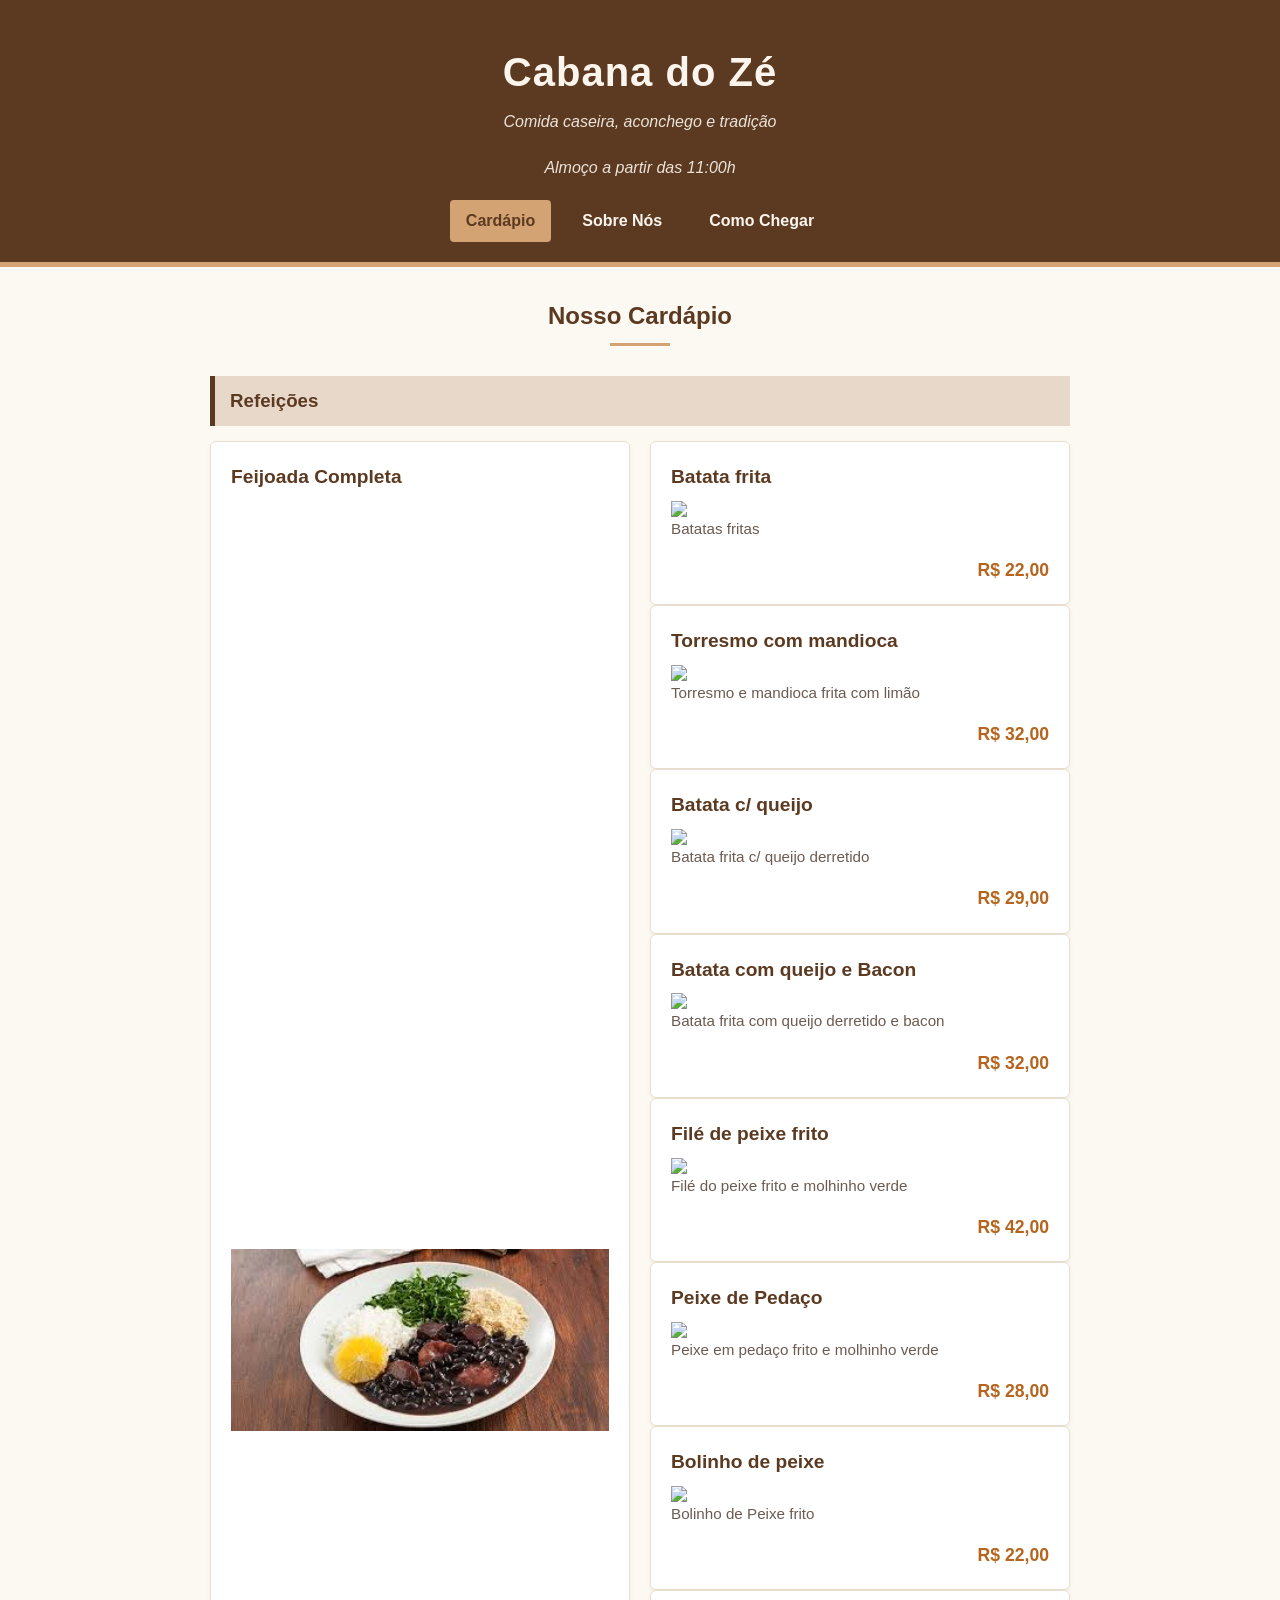
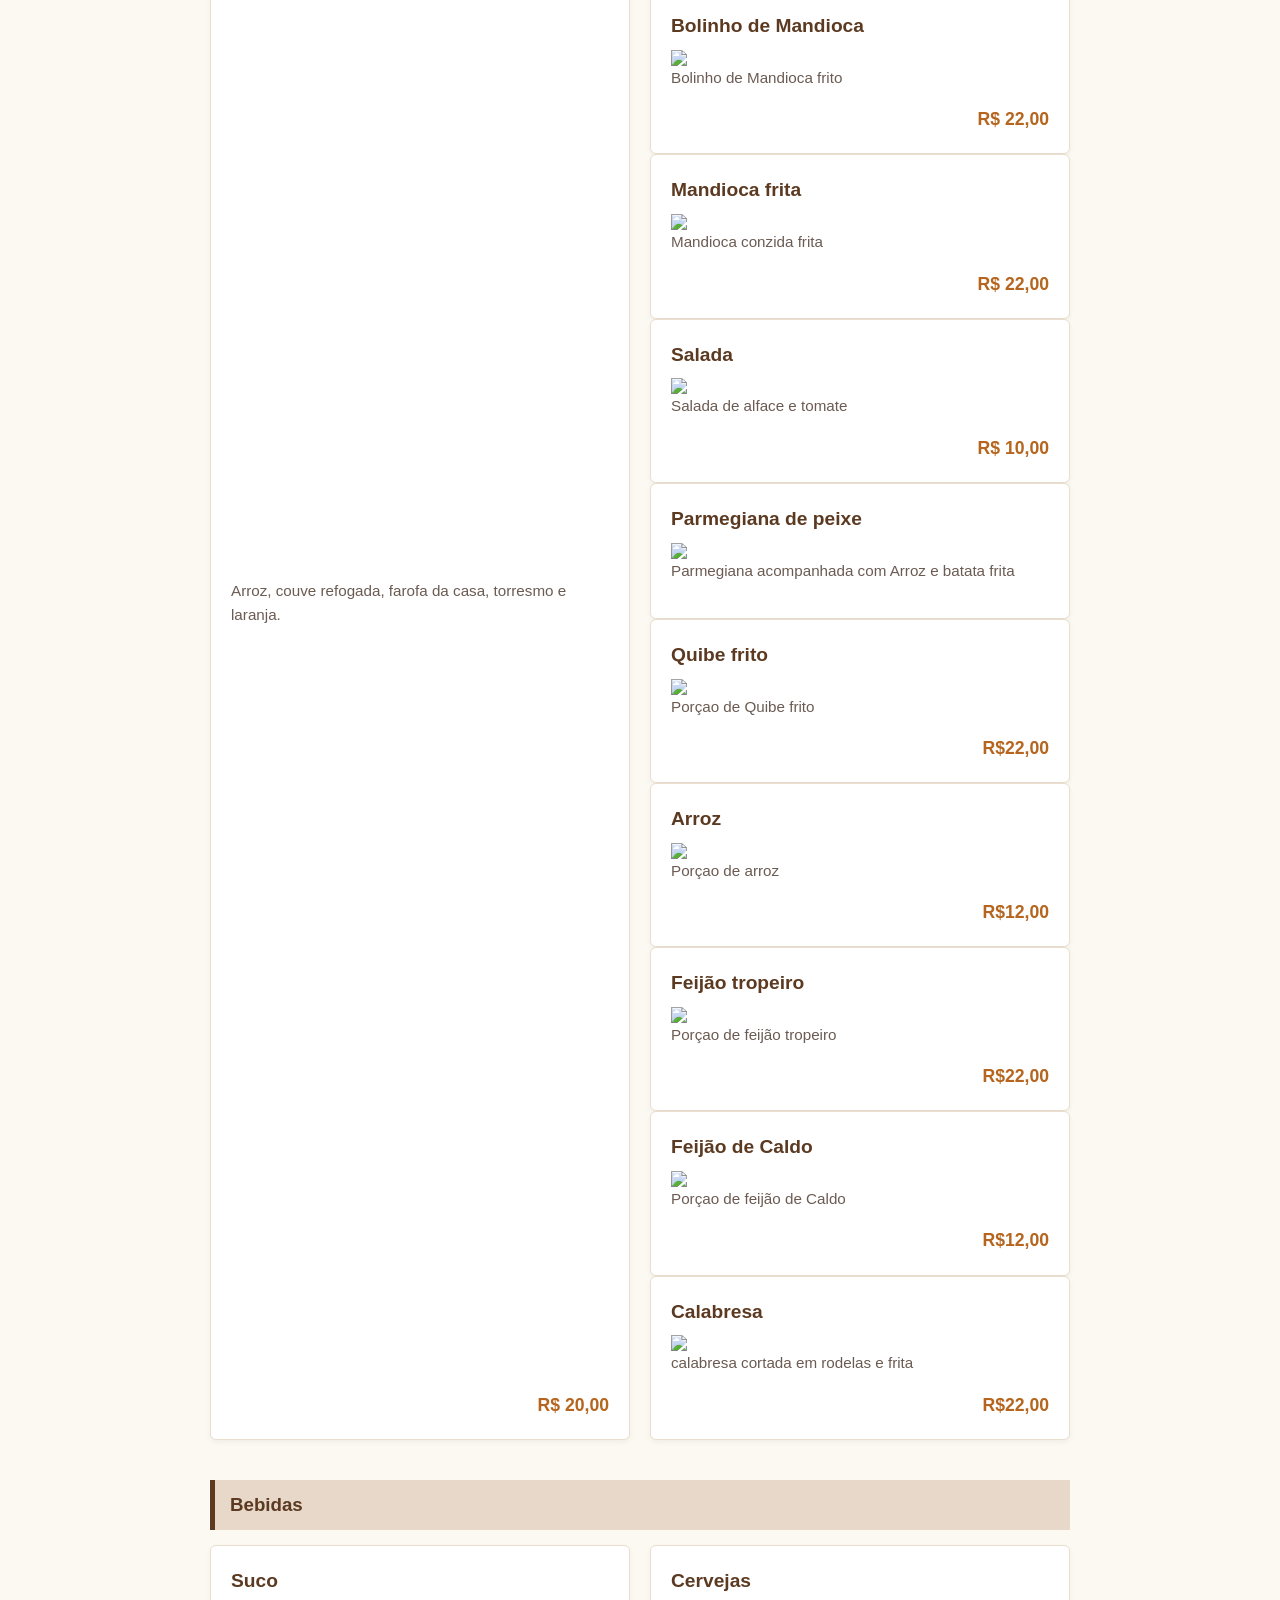
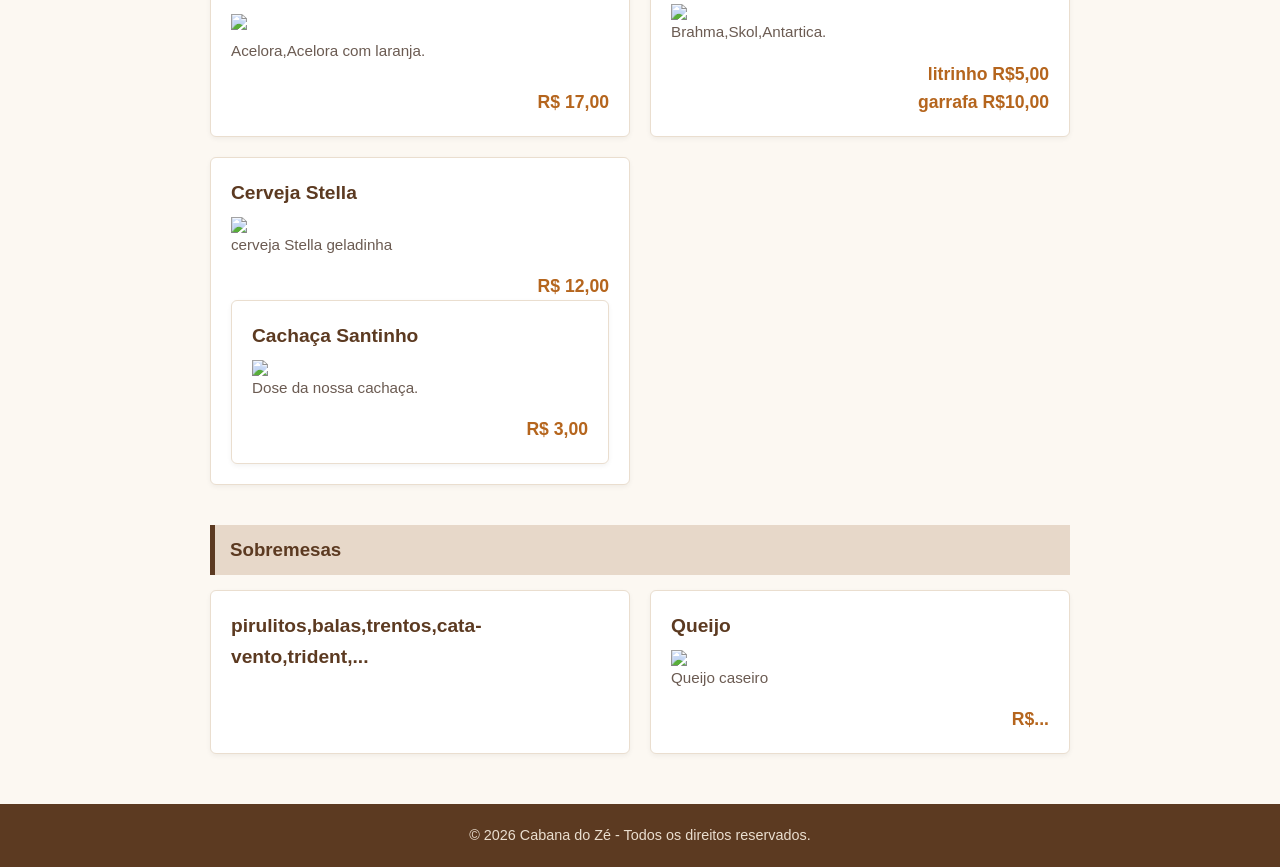
==== index.html @ 8ba1de10 "Update index.html" ====
<!DOCTYPE html>
<html lang="pt-BR">
<head>
    <meta charset="UTF-8">
    <meta name="viewport" content="width=device-width, initial-scale=1.0">
    <title>Cabana do Zé - Cardápio</title>
    <link rel="stylesheet" href="style.css">
</head>
<body>

    <header>
        <h1>Cabana do Zé</h1>
        <p>Comida caseira, aconchego e tradição</p>
		<p>Almoço a partir das 11:00h</p>
        <nav>
            <a href="index.html" class="active">Cardápio</a>
            <a href="sobre.html">Sobre Nós</a>
            <a href="chegar.html">Como Chegar</a>
        </nav>
    </header>

    <main class="container">
        <h2>Nosso Cardápio</h2>
        
        <!-- Seção de Refeições -->
        <section class="categoria">
            <h3>Refeições</h3>
            <div class="cardapio-grid">
                <div class="item">
                    <h4>Feijoada Completa</h4>
					<img src="[data-uri]">
                    <p>Arroz, couve refogada, farofa da casa, torresmo e laranja.</p>
                    <span class="preco">R$ 20,00</span>
                </div>
				<div>
                <div class="item">
                    <h4>Batata frita</h4>
					<img src="https://www.tendaatacado.com.br/dicas/wp-content/webp-express/webp-images/uploads/2022/06/como-fazer-batata-frita-topo.jpg.webp">
					<p>Batatas fritas</p>
                    <span class="preco">R$ 22,00</span>
                </div>

				<div>
                <div class="item">
                    <h4>Torresmo com mandioca</h4>
					<img src="https://encrypted-tbn0.gstatic.com/images?q=tbn:ANd9GcTjFu70MfX6J61_eHES5QEcPiYfIZRMutTWqQ&s">
                    <p>Torresmo e mandioca frita com limão</p>
                    <span class="preco">R$ 32,00</span>
                </div>
				
		       <div>
               <div class="item">
				    <h4>Batata c/ queijo</h4>
					<img src="https://braseirorestaurante.com.br/wp-content/uploads/2020/07/Batata-Frita-com-Queijo.jpg ">
					<p>Batata frita c/ queijo derretido</p>
				   <span class="preco">R$ 29,00</span>
              </div>

				    <div>
               <div class="item">
				    <h4>Batata com queijo e Bacon</h4>
					<img src="https://www.receitasnestle.com.br/sites/default/files/srh_recipes/f8458787fd82f3cd244b122a67200013.jpg ">
					<p>Batata frita com queijo derretido e bacon</p>
				   <span class="preco">R$ 32,00</span>
              </div>
						
             <div>
             <div class="item">
				    <h4>Filé de peixe frito</h4>
					<img src="https://alloydeliveryimages.s3.sa-east-1.amazonaws.com/item_images/12100/665480a3579b2ozdbk.webp ">
					<p>Filé do peixe frito e molhinho verde </p>
				   <span class="preco">R$ 42,00</span>
              </div>
				 
              <div>
			  <div class="item">
			 <h4>Peixe de Pedaço</h4>
			 <img src="https://encrypted-tbn0.gstatic.com/images?q=tbn:ANd9GcT2F7UTAeWImDiUwIMccXUPfckvz0fIdeCVvQ&s">
			<p>Peixe em pedaço frito e molhinho verde </p>
		   <span class="preco">R$ 28,00</span>
			  </div>
				  
			 <div>
			  <div class="item">
			 <h4>Bolinho de peixe</h4>
			 <img src="https://cebolaesalsa.com.br/wp-content/uploads/2025/06/Bolinho-de-Peixe-sequinho-Tilapia.webp">
			<p>Bolinho de Peixe frito</p>
		  <span class="preco">R$ 22,00</span>
			  </div>

			 <div>
			  <div class="item">
			 <h4>Bolinho de Mandioca </h4>
			 <img src="https://www.minhasreceitas.blog.br/wp-content/uploads/2022/07/Bolinho-de-peixe-simples.jpg">
			<p>Bolinho de Mandioca frito</p>
			<span class="preco">R$ 22,00</span>
			  </div>

			  <div>    
			  <div class="item">
			 <h4>Mandioca frita </h4>
			 <img src="https://guiadacozinha.com.br/wp-content/uploads/2018/07/mandioca-cremosa-frita-1.jpg">
			<p>Mandioca conzida frita</p>
			<span class="preco">R$ 22,00</span>
			  </div>

		    <div>    
			  <div class="item">
			 <h4> Salada </h4>
			 <img src="https://www.arise-app.com/images/dishes/pt/salada-de-alface-tomate-e-cebola-1cxjs0.webp">
			<p>Salada de alface e tomate</p>
			<span class="preco">R$ 10,00</span>
			  </div>

				<div>    
			  <div class="item">
			 <h4>Parmegiana de peixe </h4>
			 <img src="https://comidinhasdochef.com/wp-content/uploads/2018/02/File-de-Peixe-a-Parmegiana.jpg">
			<p>Parmegiana acompanhada com Arroz e batata frita</p>
			  </div>

					<div>    
			  <div class="item">
			 <h4>Quibe frito </h4>
			 <img src="https://i.ytimg.com/vi/3zJwwz54dfU/hq720.jpg?sqp=-oaymwEhCK4FEIIDSFryq4qpAxMIARUAAAAAGAElAADIQj0AgKJD&rs=AOn4CLAlN-n99ylRlXvuGqR7lfmEJg9H6w">
			<p> Porçao de Quibe frito</p>
			<span class="preco">R$22,00</span>
			  </div>

				<div>    
			  <div class="item">
			 <h4>Arroz </h4>
			 <img src="https://chefcongelados.com.br/wp-content/uploads/2022/10/632ca1a9ea65327a5adda4ef_1000x793-600x476.jpeg">
			<p>Porçao de arroz</p>
			<span class="preco">R$12,00</span>	  
			  </div>

				<div>    
			  <div class="item">
			 <h4>Feijão tropeiro </h4>
			 <img src="https://t3.ftcdn.net/jpg/08/58/34/10/360_F_858341022_wtMLpFNJm0wiuSuStzGoawKTuvqedHrJ.jpg">
			<p>Porçao de feijão tropeiro</p>
			<span class="preco">R$22,00</span>	  
			  </div>

				<div>    
			  <div class="item">
			 <h4>Feijão de Caldo</h4>
			 <img src="https://psdivinopolis.wordpress.com/wp-content/uploads/2015/05/feijao.jpg">
			<p>Porçao de feijão de Caldo </p>
			<span class="preco">R$12,00</span>	  
			  </div>
				
				<div>
					<div class="item">
					<h4>Calabresa</h4>
					<img src="https://s2-receitas.glbimg.com/roKFv-DwawQRRk9hz_9wVenpHNA=/0x0:400x249/924x0/smart/filters:strip_icc()/i.s3.glbimg.com/v1/AUTH_e84042ef78cb4708aeebdf1c68c6cbd6/internal_photos/bs/2020/u/0/z1DHT9Qc6H126dlOBBDw/calabresa-acebolada.jpg">
					<p>calabresa cortada em rodelas e frita</p>
					<span class="preco">R$22,00</span>	
				</div>

     </section>

        <!-- Seção de Bebidas -->
        <section class="categoria">
            <h3>Bebidas</h3>
            <div class="cardapio-grid">
                <div class="item">
                    <h4>Suco</h4>
					<img src="https://www.appdelivery.menucheff.com/imagens/3057/a82279ea232c3f2b9e0cb5297a5bc4a8.jpg">
                    <p>Acelora,Acelora com laranja.</p>
                    <span class="preco">R$ 17,00</span>
                </div>
				
                <div class="item">
                    <h4>Cervejas</h4>
					<img src="https://encrypted-tbn0.gstatic.com/images?q=tbn:ANd9GcSYat8pLCTnfK2jwUXEr8FD8ZzEDgLyfi8Ydw&s">
					 <p>Brahma,Skol,Antartica.</p>
                    <span class="preco">litrinho R$5,00</span>
					<span class="preco">garrafa R$10,00</span>
                </div>

				 <div class="item">
                    <h4>Cerveja Stella</h4>
					<img src="https://sushisan.meucatalogofacil.com/_core/_uploads/1888/2023/08/12220408232bfci5c2ce.jpeg">
	    			 <p>cerveja Stella geladinha</p>
                    <span class="preco">R$ 12,00</span>
				
                <div class="item">
                    <h4>Cachaça Santinho</h4>
					<img src="https://etilicos.com/wp-content/uploads/2018/08/cacha%C3%A7a-boa-caracter%C3%ADsticas.jpg">
                    <p>Dose da nossa cachaça.</p>
                    <span class="preco">R$ 3,00</span>
                </div>
            </div>
        </section>

		
        <!-- Seção de Sobremesas -->
        <section class="categoria">
            <h3>Sobremesas</h3>
            <div class="cardapio-grid">
                <div class="item">
                    <h4>pirulitos,balas,trentos,cata-vento,trident,...</h4>
                    <p></p>
                </div>
                <div class="item">
                    <h4>Queijo</h4>
					<img src="https://i.ytimg.com/vi/dtbNcmctpSA/hq720.jpg?sqp=-oaymwEhCK4FEIIDSFryq4qpAxMIARUAAAAAGAElAADIQj0AgKJD&rs=AOn4CLBc2vFwxG6xfGBG0AwqLKy0XuSWlg">
                    <p>Queijo caseiro </p>
                    <span class="preco">R$...</span>
                </div>
            </div>
        </section>
    </main>

    <footer>
        <p>&copy; 2026 Cabana do Zé - Todos os direitos reservados.</p>
    </footer>

</body>
</html>
---- style.css ----
/* Configurações Gerais */
* {
    margin: 0;
    padding: 0;
    box-sizing: border-box;
    font-family: 'Segoe UI', Tahoma, Geneva, Verdana, sans-serif;
}

body {
    background-color: #fcf8f2;
    color: #4a3b32;
    line-height: 1.6;
}

.container {
    max-width: 900px;
    margin: 30px auto;
    padding: 0 20px;
}

/* Cabeçalho */
header {
    background-color: #5c3a21;
    color: #fbf5ed;
    text-align: center;
    padding: 40px 20px 20px 20px;
    border-bottom: 5px solid #d4a373;
}

header h1 {
    font-size: 2.5rem;
    margin-bottom: 5px;
    letter-spacing: 1px;
}

header p {
    font-style: italic;
    opacity: 0.9;
    margin-bottom: 20px;
}

/* Menu de Navegação */
nav {
    display: flex;
    justify-content: center;
    gap: 15px;
}

nav a {
    color: #fbf5ed;
    text-decoration: none;
    padding: 8px 16px;
    border-radius: 4px;
    transition: background 0.3s;
    font-weight: 600;
}

nav a:hover, nav a.active {
    background-color: #d4a373;
    color: #5c3a21;
}

/* Títulos das Páginas */
h2 {
    text-align: center;
    margin-bottom: 30px;
    color: #5c3a21;
    position: relative;
}

h2::after {
    content: '';
    display: block;
    width: 60px;
    height: 3px;
    background-color: #d4a373;
    margin: 8px auto 0 auto;
}

/* Estilo do Cardápio (index) */
.categoria {
    margin-bottom: 40px;
}

.categoria h3 {
    background-color: #e7d8c9;
    padding: 10px 15px;
    border-left: 5px solid #5c3a21;
    margin-bottom: 15px;
    color: #5c3a21;
}

.cardapio-grid {
    display: grid;
    grid-template-columns: repeat(auto-fit, minmax(280px, 1fr));
    gap: 20px;
}

.item {
    background-color: #fff;
    padding: 20px;
    border-radius: 6px;
    box-shadow: 0 2px 5px rgba(0,0,0,0.05);
    display: flex;
    flex-direction: column;
    justify-content: space-between;
    border: 1px solid #eadecf;
}

.item h4 {
    color: #5c3a21;
    font-size: 1.2rem;
    margin-bottom: 8px;
}

.item p {
    font-size: 0.95rem;
    color: #6b5b52;
    margin-bottom: 15px;
}

.preco {
    font-weight: bold;
    color: #b5651d;
    font-size: 1.1rem;
    align-self: flex-end;
}

/* Estilo da Página Sobre */
.conteudo-texto p {
    margin-bottom: 20px;
    font-size: 1.1rem;
    text-align: justify;
}

blockquote {
    font-style: italic;
    background-color: #e7d8c9;
    padding: 20px;
    border-left: 4px solid #d4a373;
    margin: 30px 0;
    text-align: center;
    font-size: 1.2rem;
}

/* Estilo da Página Como Chegar */
.chegar-flex {
    display: flex;
    flex-wrap: wrap;
    gap: 30px;
}

.info-contato {
    flex: 1;
    min-width: 250px;
}

.info-contato h3 {
    color: #5c3a21;
    margin: 20px 0 5px 0;
}

.info-contato h3:first-child {
    margin-top: 0;
}

.mapa-container {
    flex: 1;
    min-width: 300px;
}

.mapa-placeholder {
    background-color: #eadecf;
    height: 300px;
    display: flex;
    flex-direction: column;
    justify-content: center;
    align-items: center;
    text-align: center;
    border: 2px dashed #a69080;
    border-radius: 6px;
    padding: 20px;
}

/* Rodapé */
footer {
    background-color: #5c3a21;
    color: #eadecf;
    text-align: center;
    padding: 20px;
    margin-top: 50px;
    font-size: 0.9rem;
}

/* Responsividade Básica */
@media (max-width: 600px) {
    header h1 { font-size: 2rem; }
    nav { flex-direction: column; align-items: center; gap: 5px; }
    nav a { width: 100%; text-align: center; }
}
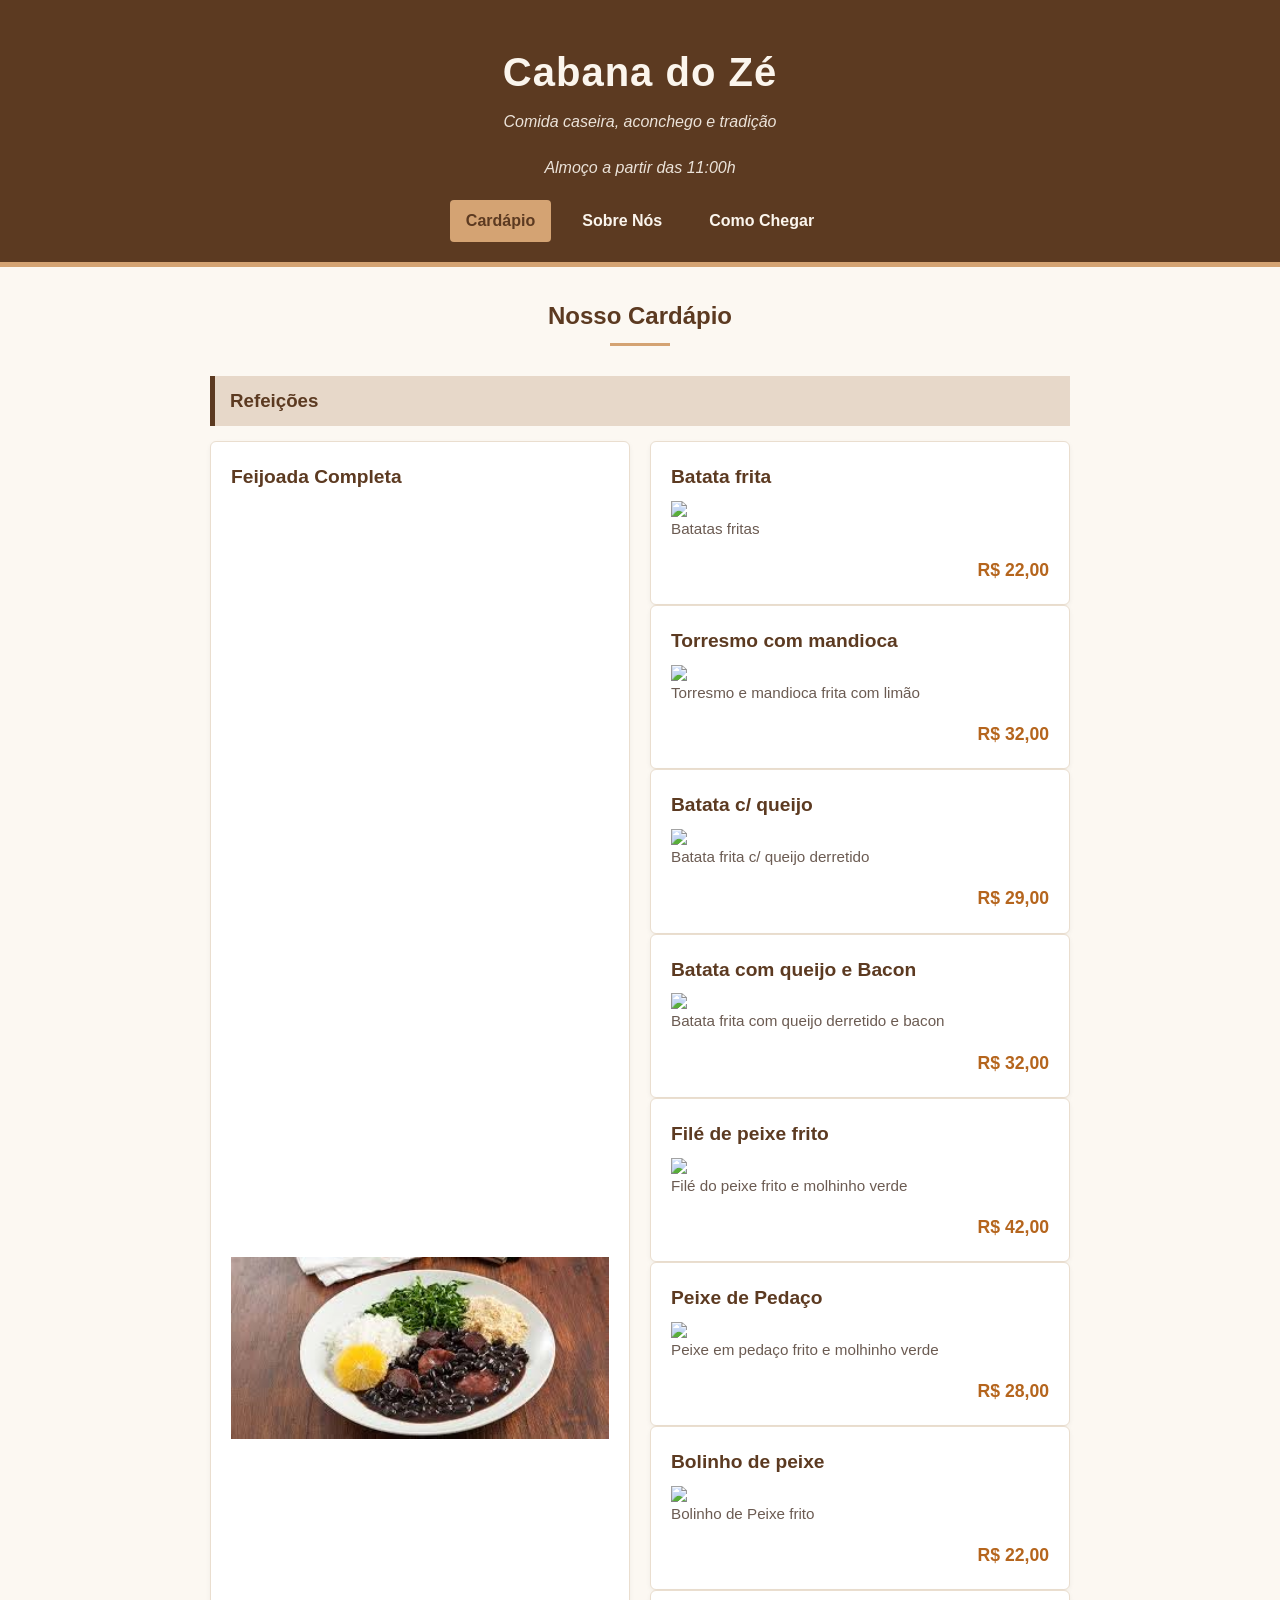
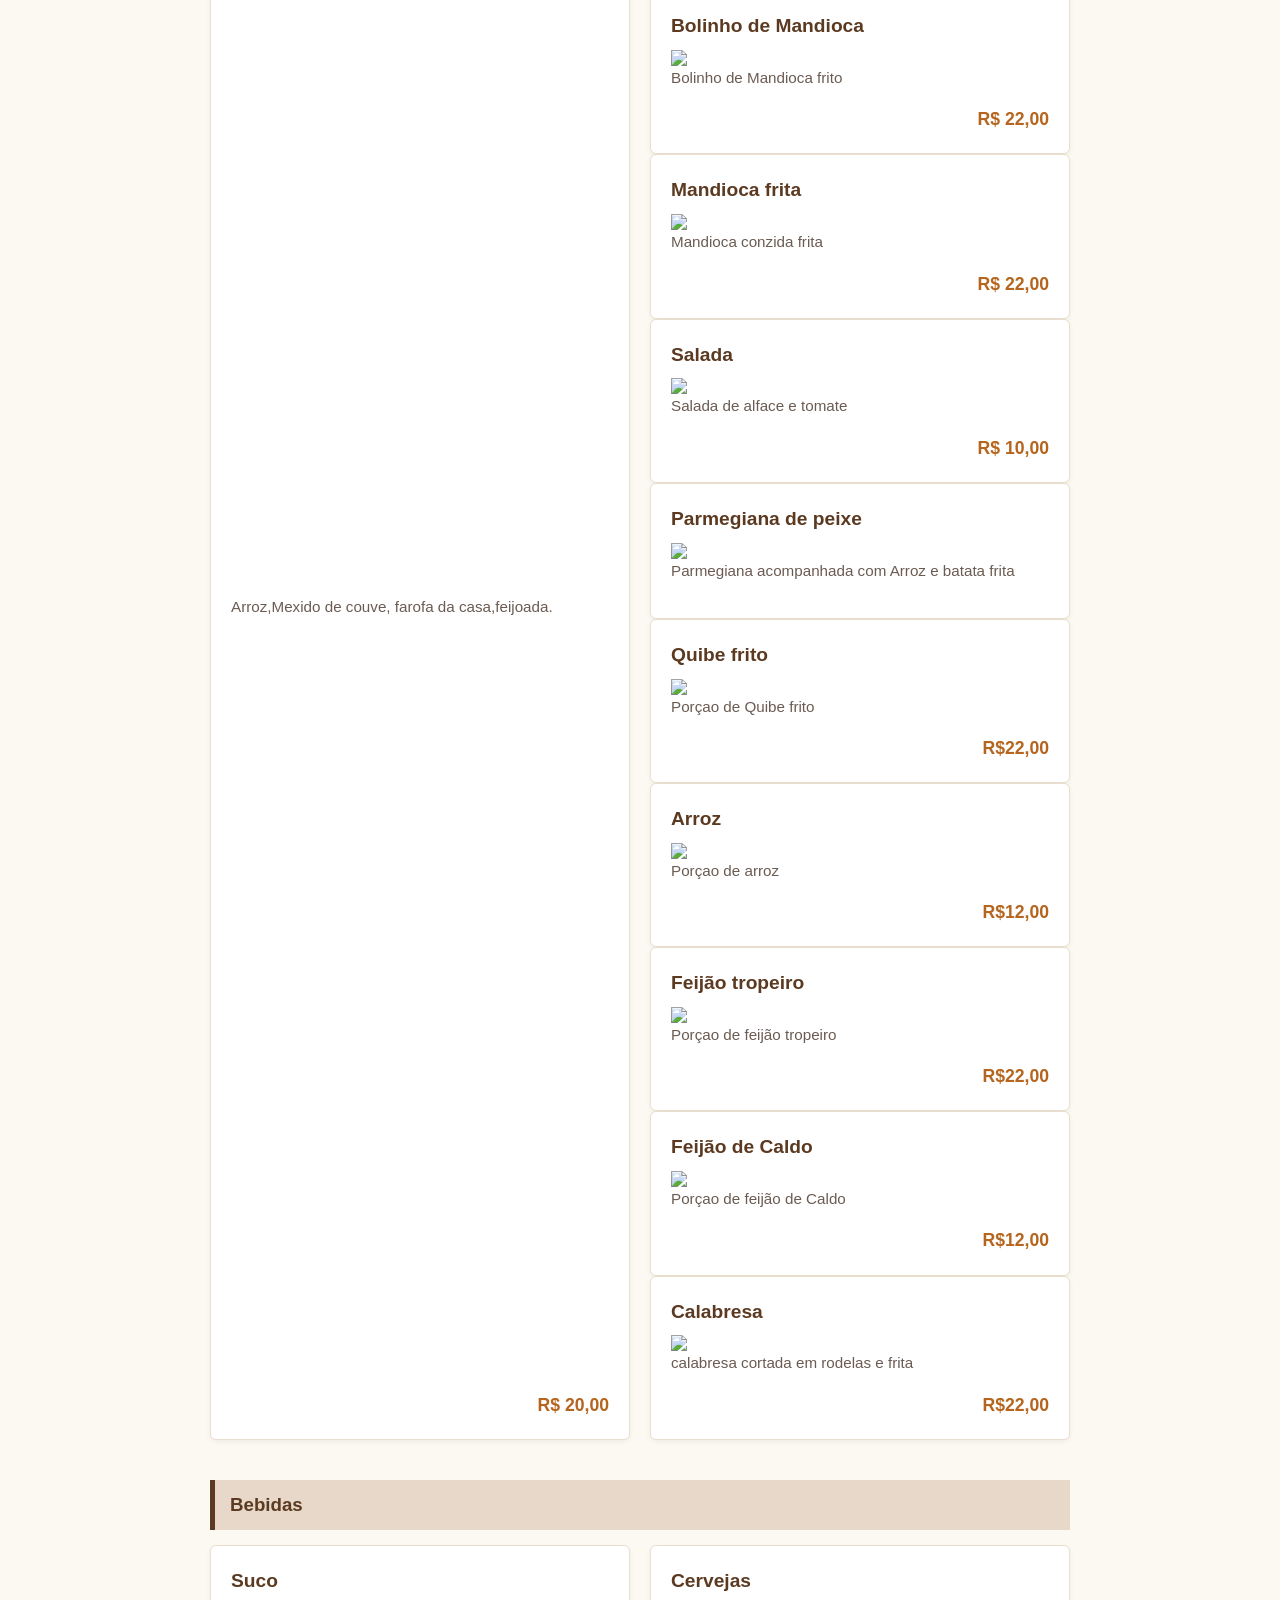
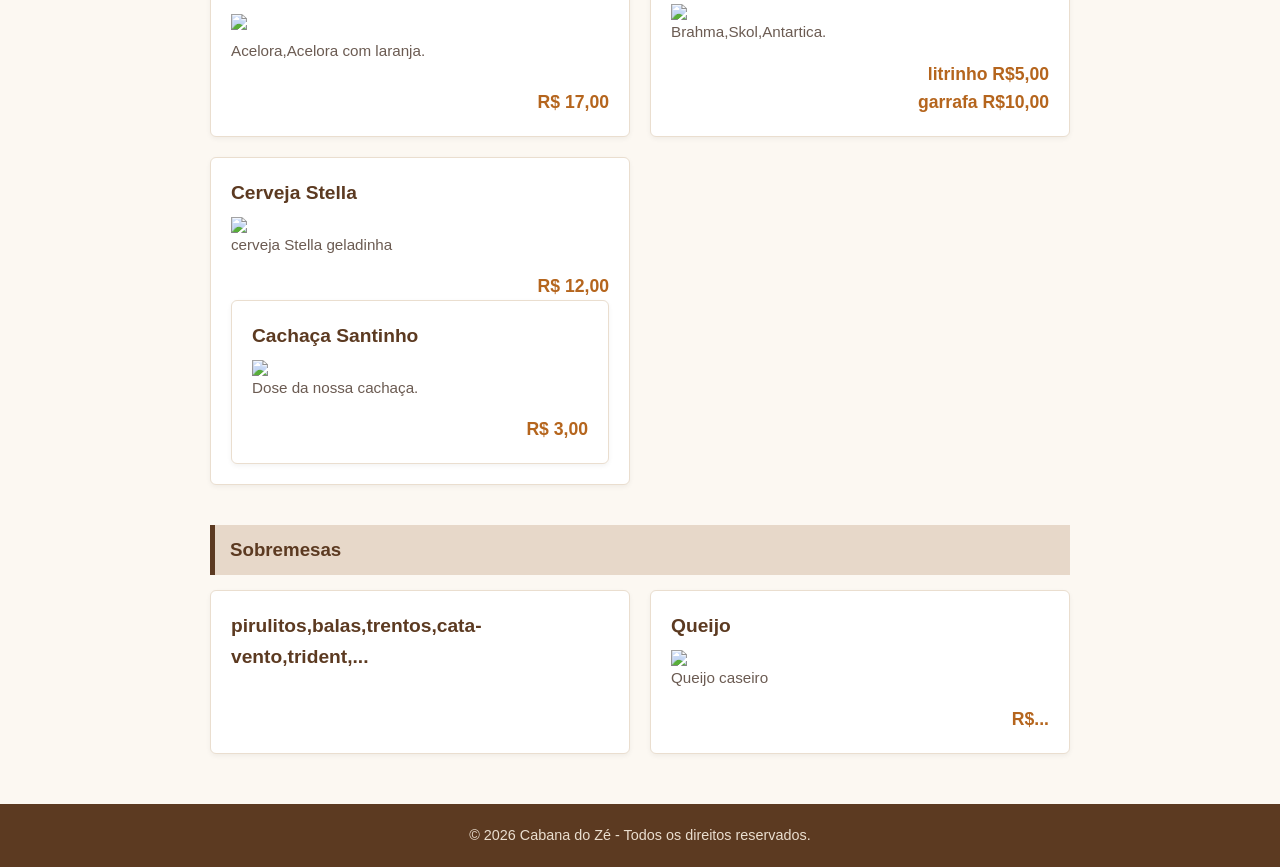
==== commit 25725e84: "Update index.html" ====
--- a/index.html
+++ b/index.html
@@ -29,7 +29,7 @@
                 <div class="item">
                     <h4>Feijoada Completa</h4>
 					<img src="[data-uri]">
-                    <p>Arroz, couve refogada, farofa da casa, torresmo e laranja.</p>
+                    <p>Arroz,Mexido de couve, farofa da casa,feijoada.</p>
                     <span class="preco">R$ 20,00</span>
                 </div>
 				<div>
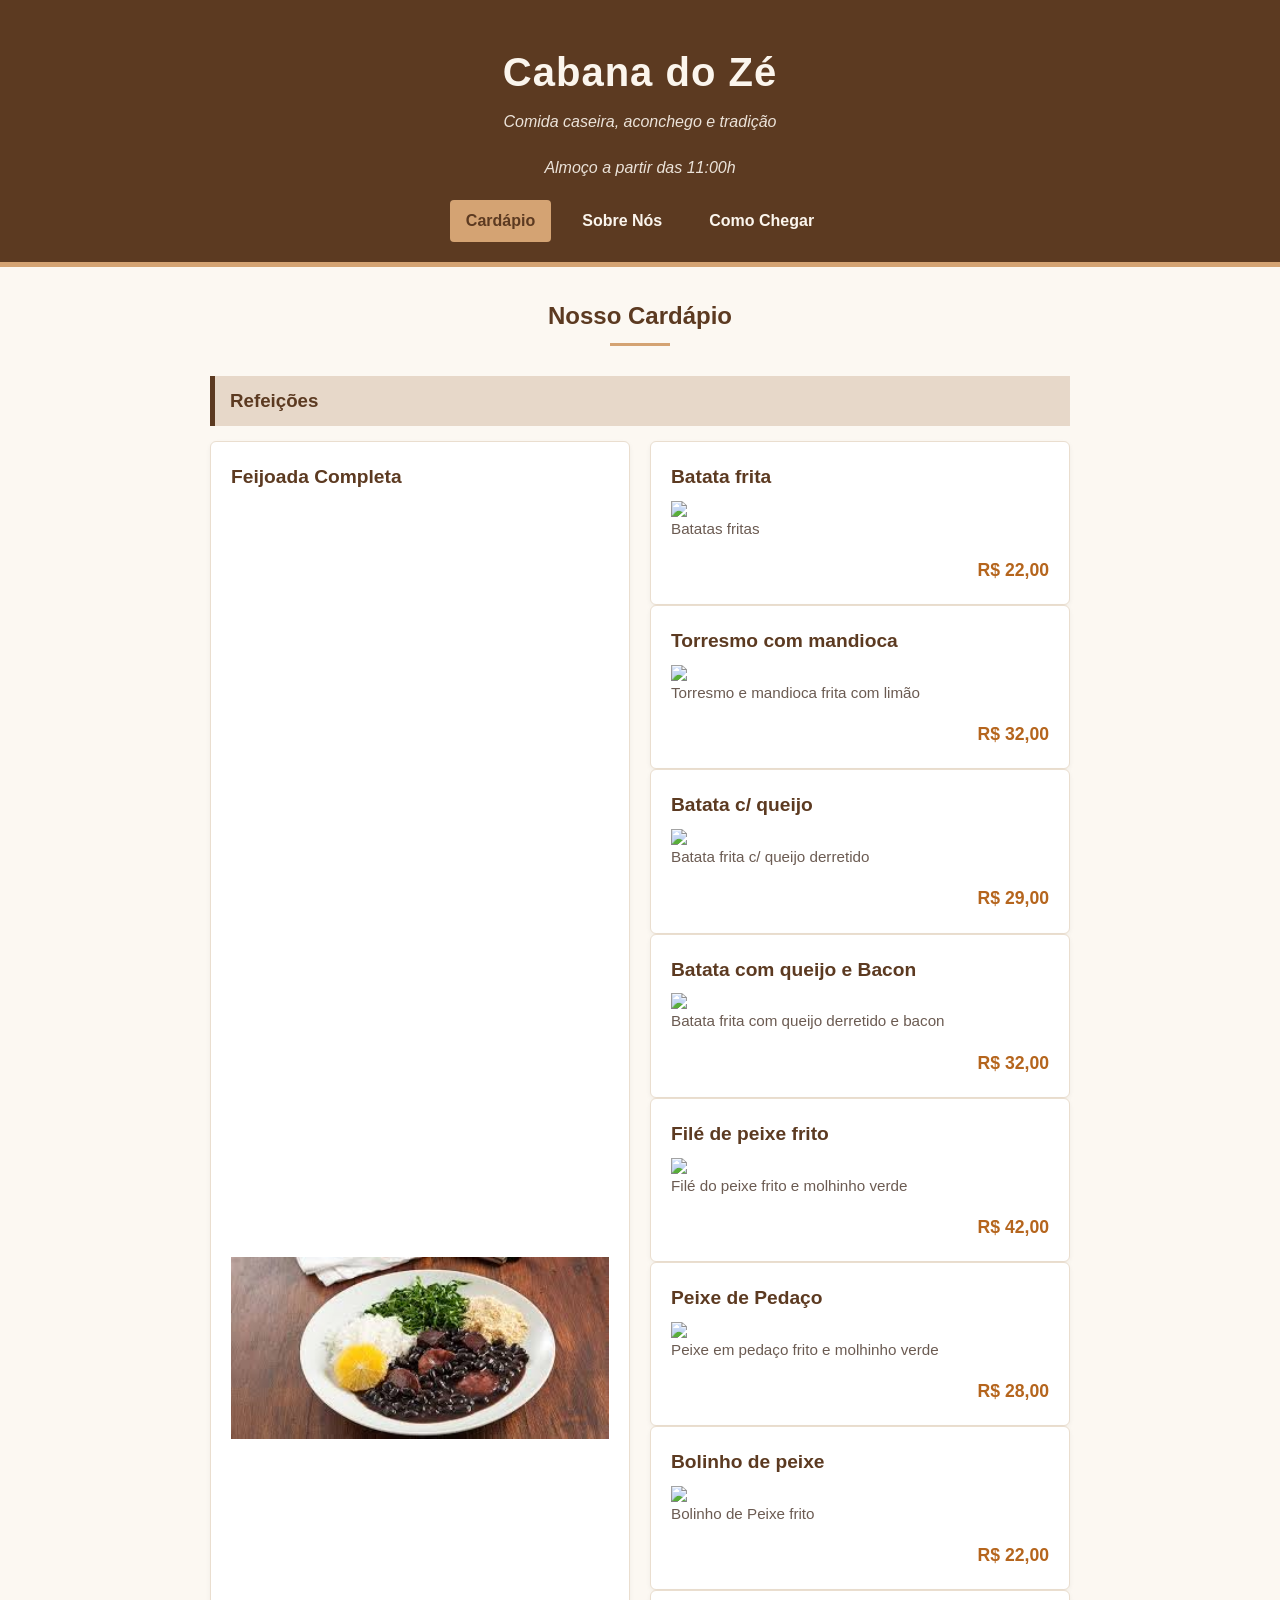
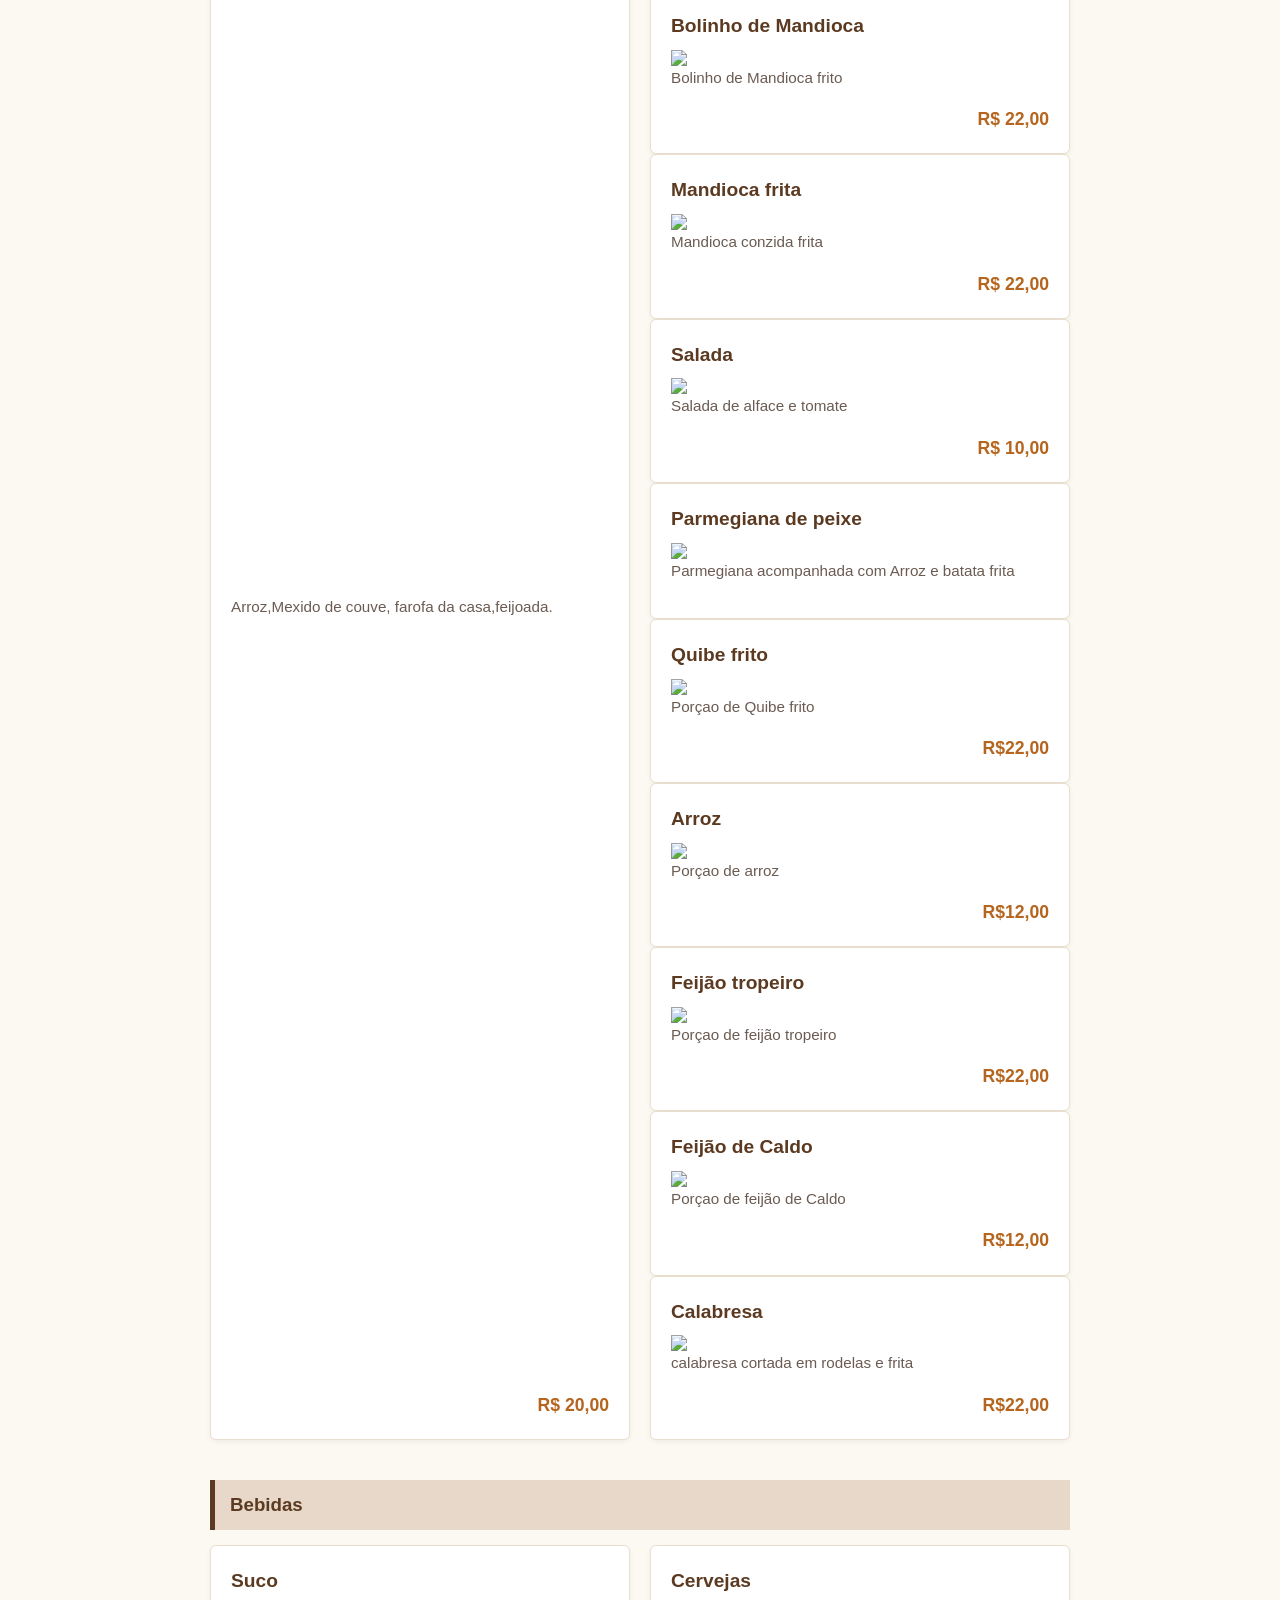
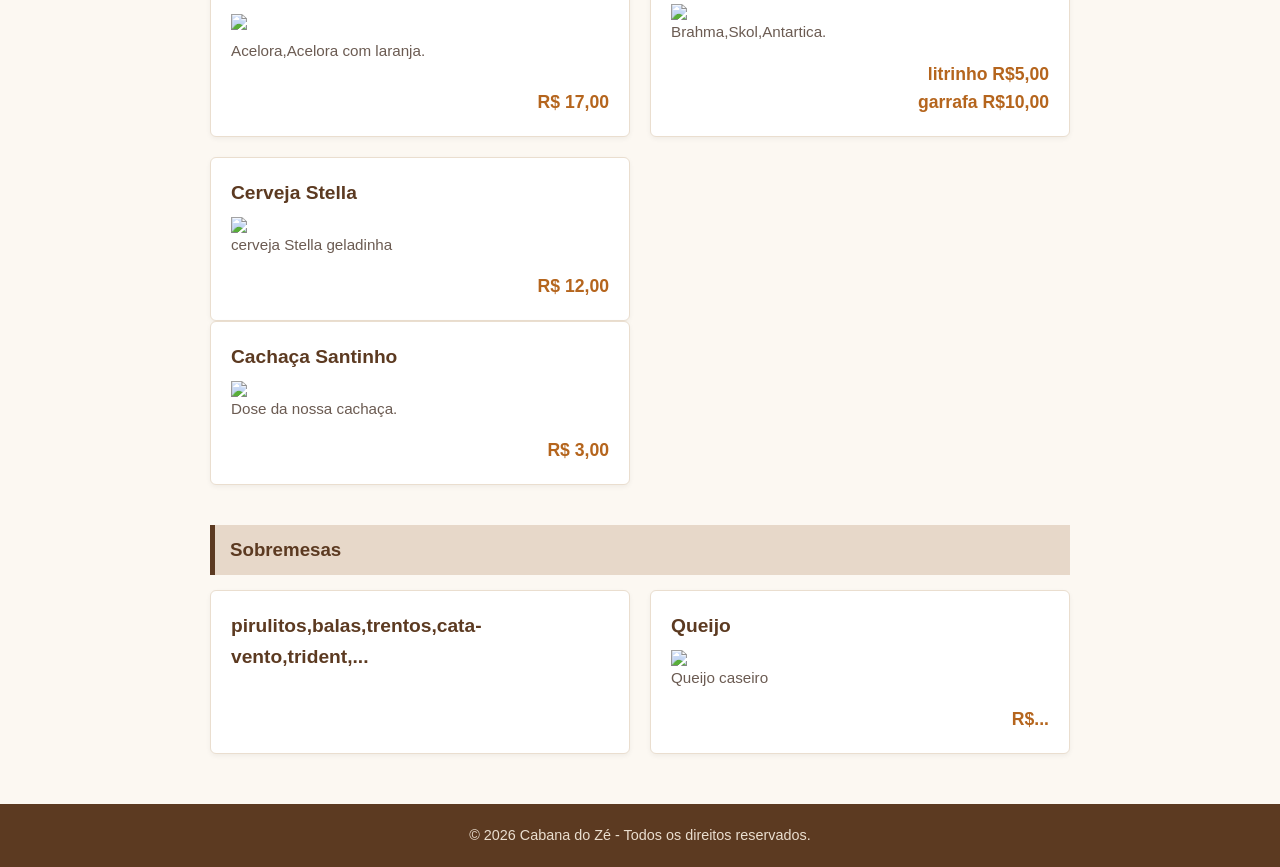
==== commit 465cb2d8: "Update index.html" ====
--- a/index.html
+++ b/index.html
@@ -39,15 +39,13 @@
 					<p>Batatas fritas</p>
                     <span class="preco">R$ 22,00</span>
                 </div>
-
-				<div>
+			<div>
                 <div class="item">
                     <h4>Torresmo com mandioca</h4>
 					<img src="https://encrypted-tbn0.gstatic.com/images?q=tbn:ANd9GcTjFu70MfX6J61_eHES5QEcPiYfIZRMutTWqQ&s">
                     <p>Torresmo e mandioca frita com limão</p>
                     <span class="preco">R$ 32,00</span>
                 </div>
-				
 		       <div>
                <div class="item">
 				    <h4>Batata c/ queijo</h4>
@@ -55,31 +53,27 @@
 					<p>Batata frita c/ queijo derretido</p>
 				   <span class="preco">R$ 29,00</span>
               </div>
-
 				    <div>
                <div class="item">
 				    <h4>Batata com queijo e Bacon</h4>
 					<img src="https://www.receitasnestle.com.br/sites/default/files/srh_recipes/f8458787fd82f3cd244b122a67200013.jpg ">
 					<p>Batata frita com queijo derretido e bacon</p>
 				   <span class="preco">R$ 32,00</span>
-              </div>
-						
+              </div>				
              <div>
              <div class="item">
 				    <h4>Filé de peixe frito</h4>
 					<img src="https://alloydeliveryimages.s3.sa-east-1.amazonaws.com/item_images/12100/665480a3579b2ozdbk.webp ">
 					<p>Filé do peixe frito e molhinho verde </p>
 				   <span class="preco">R$ 42,00</span>
-              </div>
-				 
+              </div>	 
               <div>
 			  <div class="item">
 			 <h4>Peixe de Pedaço</h4>
 			 <img src="https://encrypted-tbn0.gstatic.com/images?q=tbn:ANd9GcT2F7UTAeWImDiUwIMccXUPfckvz0fIdeCVvQ&s">
 			<p>Peixe em pedaço frito e molhinho verde </p>
 		   <span class="preco">R$ 28,00</span>
-			  </div>
-				  
+			  </div>  
 			 <div>
 			  <div class="item">
 			 <h4>Bolinho de peixe</h4>
@@ -87,7 +81,6 @@
 			<p>Bolinho de Peixe frito</p>
 		  <span class="preco">R$ 22,00</span>
 			  </div>
-
 			 <div>
 			  <div class="item">
 			 <h4>Bolinho de Mandioca </h4>
@@ -95,7 +88,6 @@
 			<p>Bolinho de Mandioca frito</p>
 			<span class="preco">R$ 22,00</span>
 			  </div>
-
 			  <div>    
 			  <div class="item">
 			 <h4>Mandioca frita </h4>
@@ -103,7 +95,6 @@
 			<p>Mandioca conzida frita</p>
 			<span class="preco">R$ 22,00</span>
 			  </div>
-
 		    <div>    
 			  <div class="item">
 			 <h4> Salada </h4>
@@ -111,14 +102,12 @@
 			<p>Salada de alface e tomate</p>
 			<span class="preco">R$ 10,00</span>
 			  </div>
-
 				<div>    
 			  <div class="item">
 			 <h4>Parmegiana de peixe </h4>
 			 <img src="https://comidinhasdochef.com/wp-content/uploads/2018/02/File-de-Peixe-a-Parmegiana.jpg">
 			<p>Parmegiana acompanhada com Arroz e batata frita</p>
 			  </div>
-
 					<div>    
 			  <div class="item">
 			 <h4>Quibe frito </h4>
@@ -126,7 +115,6 @@
 			<p> Porçao de Quibe frito</p>
 			<span class="preco">R$22,00</span>
 			  </div>
-
 				<div>    
 			  <div class="item">
 			 <h4>Arroz </h4>
@@ -134,7 +122,6 @@
 			<p>Porçao de arroz</p>
 			<span class="preco">R$12,00</span>	  
 			  </div>
-
 				<div>    
 			  <div class="item">
 			 <h4>Feijão tropeiro </h4>
@@ -142,7 +129,6 @@
 			<p>Porçao de feijão tropeiro</p>
 			<span class="preco">R$22,00</span>	  
 			  </div>
-
 				<div>    
 			  <div class="item">
 			 <h4>Feijão de Caldo</h4>
@@ -150,7 +136,6 @@
 			<p>Porçao de feijão de Caldo </p>
 			<span class="preco">R$12,00</span>	  
 			  </div>
-				
 				<div>
 					<div class="item">
 					<h4>Calabresa</h4>
@@ -171,7 +156,6 @@
                     <p>Acelora,Acelora com laranja.</p>
                     <span class="preco">R$ 17,00</span>
                 </div>
-				
                 <div class="item">
                     <h4>Cervejas</h4>
 					<img src="https://encrypted-tbn0.gstatic.com/images?q=tbn:ANd9GcSYat8pLCTnfK2jwUXEr8FD8ZzEDgLyfi8Ydw&s">
@@ -179,13 +163,14 @@
                     <span class="preco">litrinho R$5,00</span>
 					<span class="preco">garrafa R$10,00</span>
                 </div>
-
+				<div>
 				 <div class="item">
                     <h4>Cerveja Stella</h4>
 					<img src="https://sushisan.meucatalogofacil.com/_core/_uploads/1888/2023/08/12220408232bfci5c2ce.jpeg">
 	    			 <p>cerveja Stella geladinha</p>
                     <span class="preco">R$ 12,00</span>
-				
+				 </div>
+				<div>
                 <div class="item">
                     <h4>Cachaça Santinho</h4>
 					<img src="https://etilicos.com/wp-content/uploads/2018/08/cacha%C3%A7a-boa-caracter%C3%ADsticas.jpg">
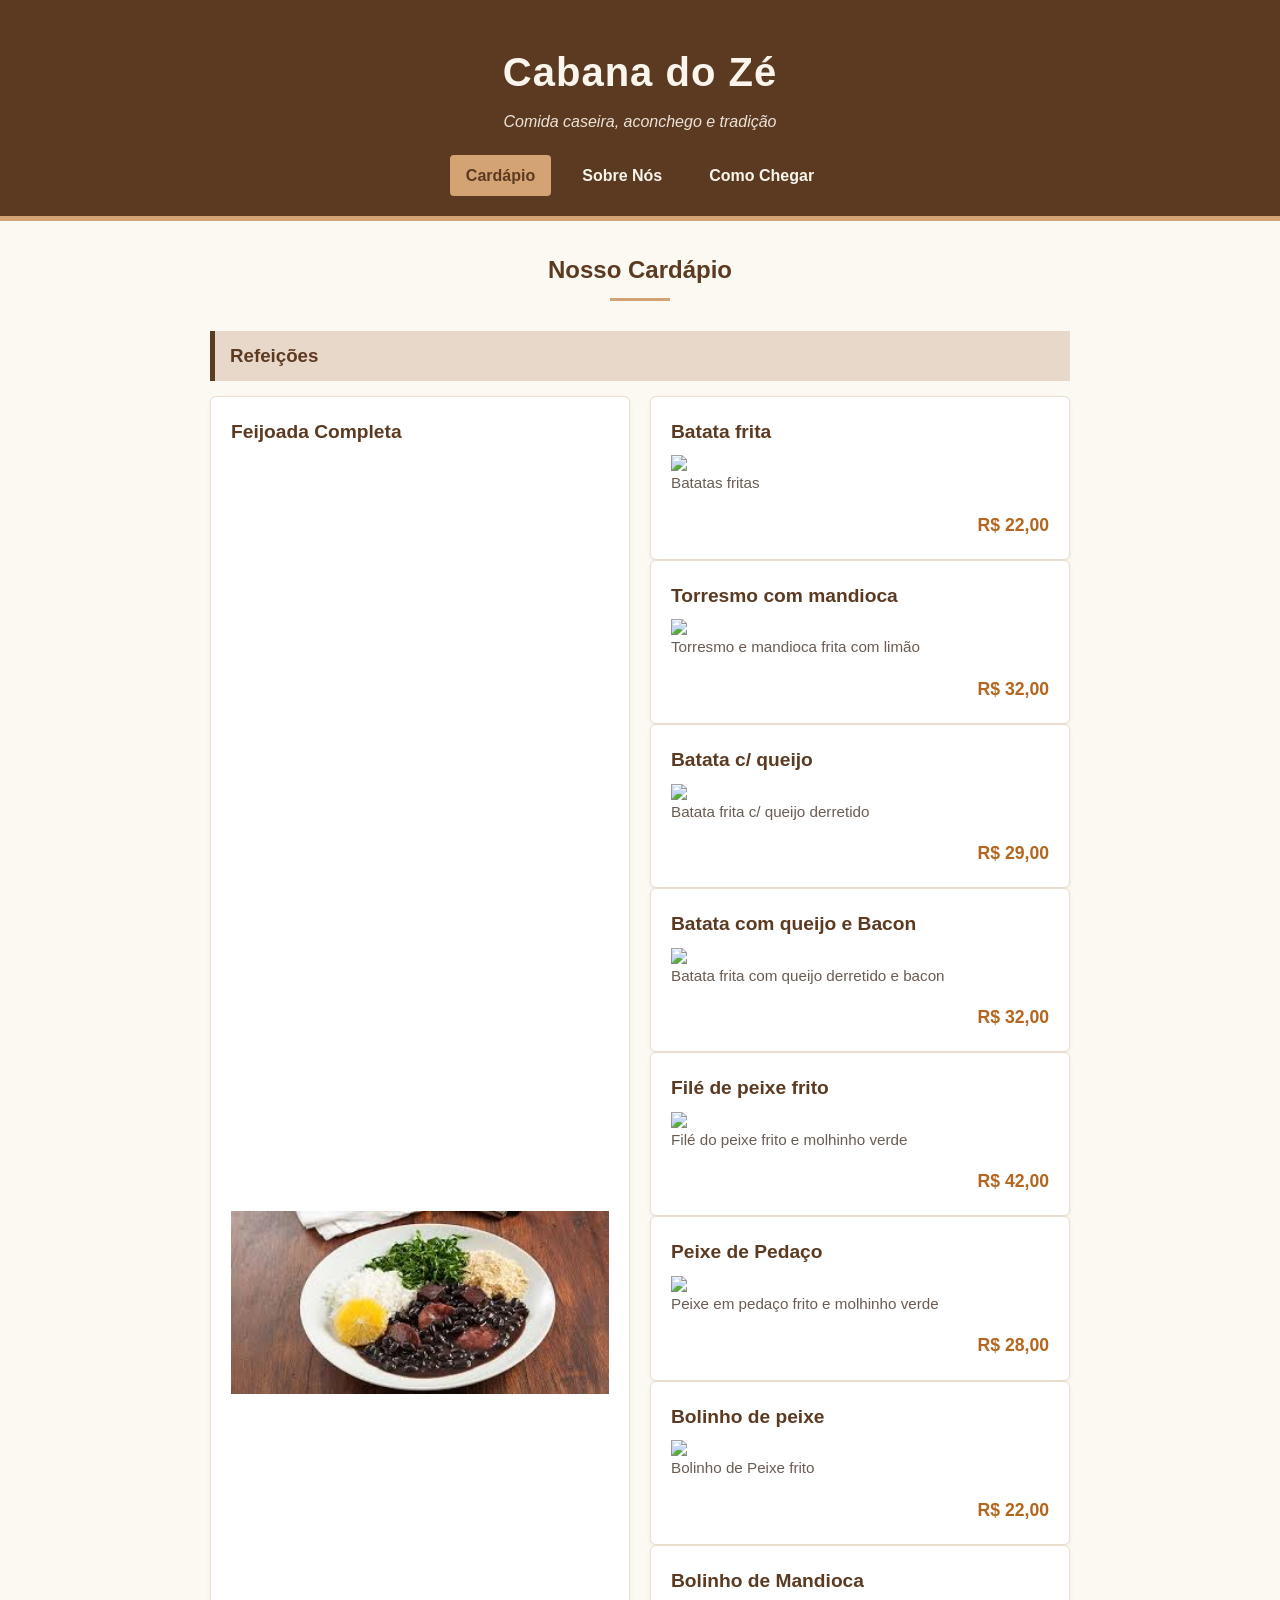
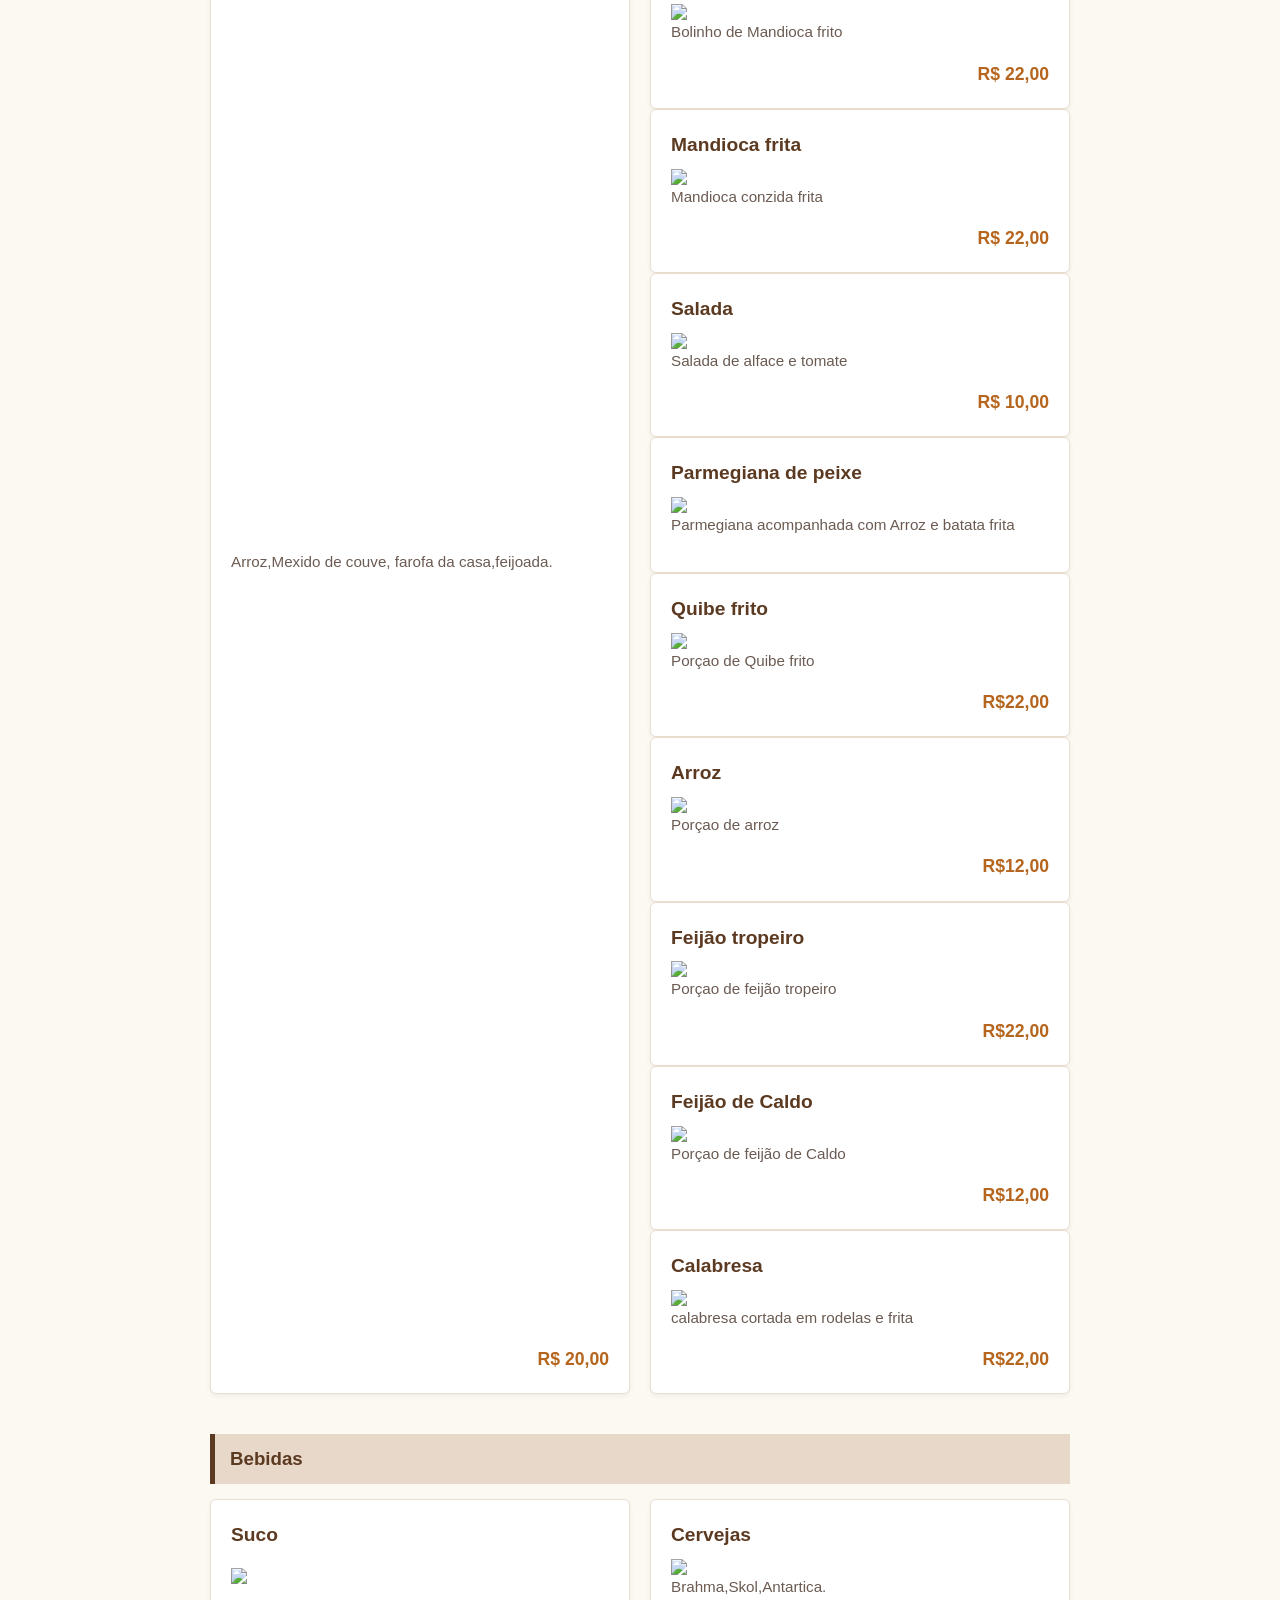
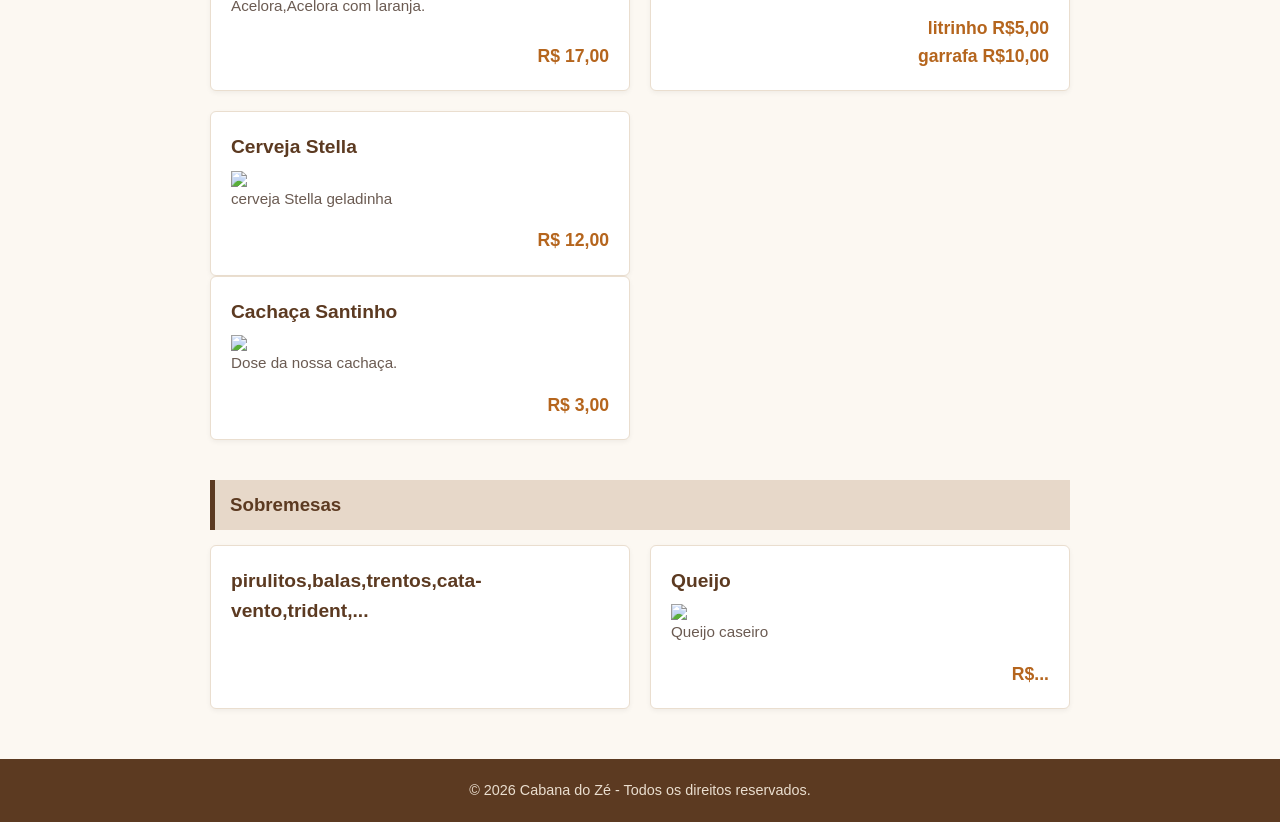
==== commit 0dc89097: "Update index.html" ====
--- a/index.html
+++ b/index.html
@@ -11,7 +11,6 @@
     <header>
         <h1>Cabana do Zé</h1>
         <p>Comida caseira, aconchego e tradição</p>
-		<p>Almoço a partir das 11:00h</p>
         <nav>
             <a href="index.html" class="active">Cardápio</a>
             <a href="sobre.html">Sobre Nós</a>
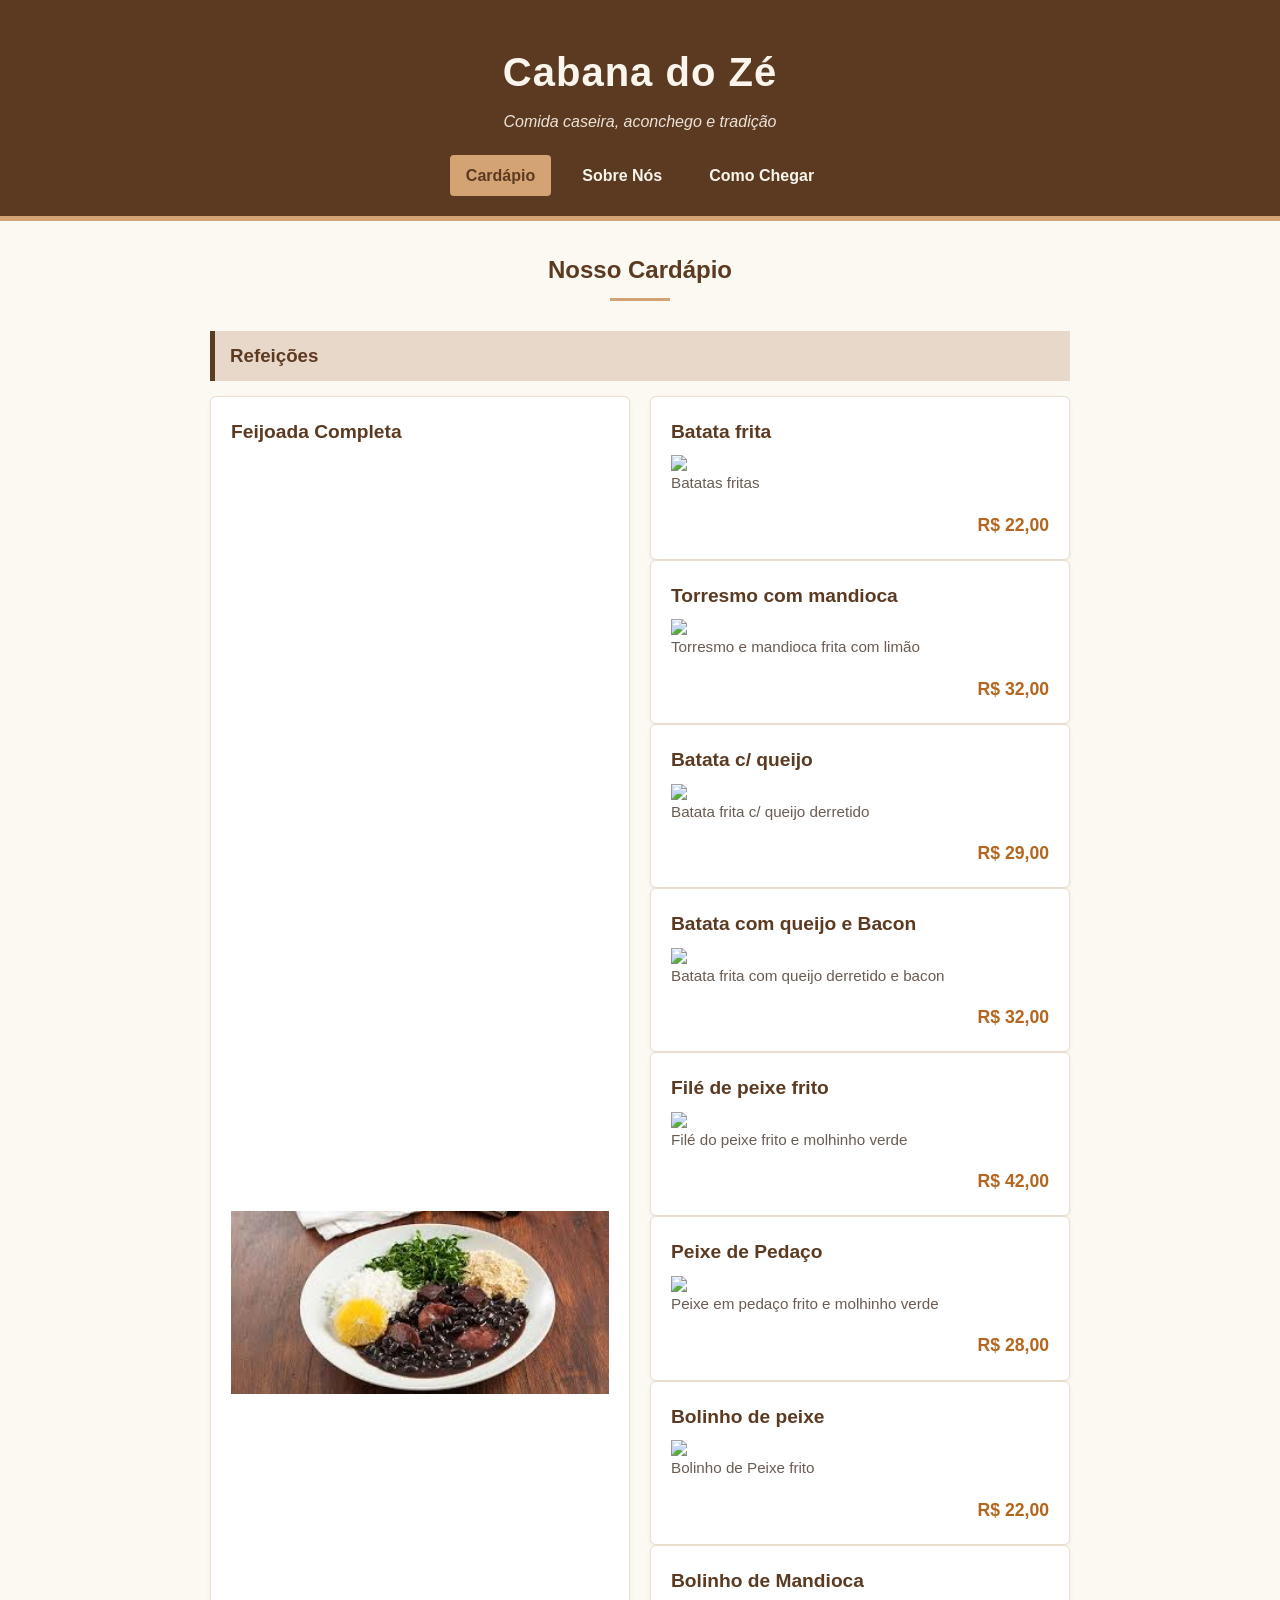
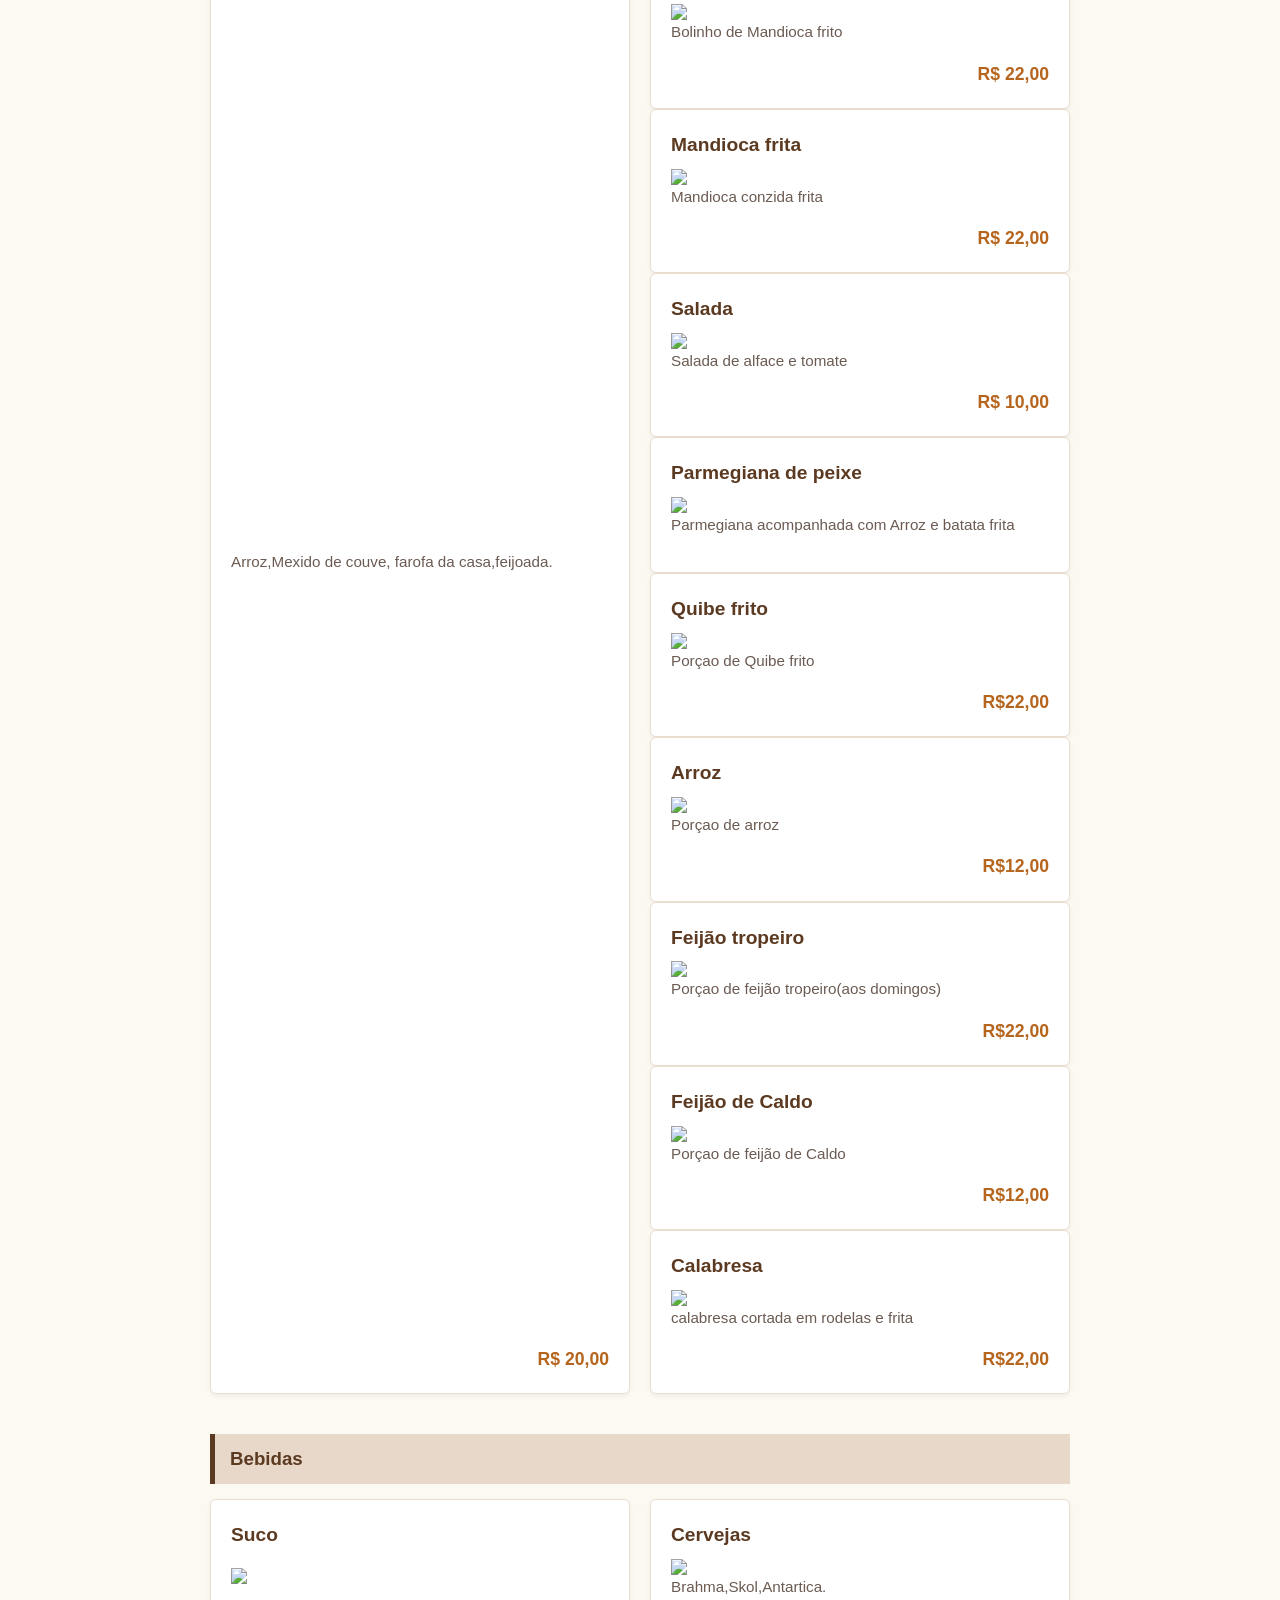
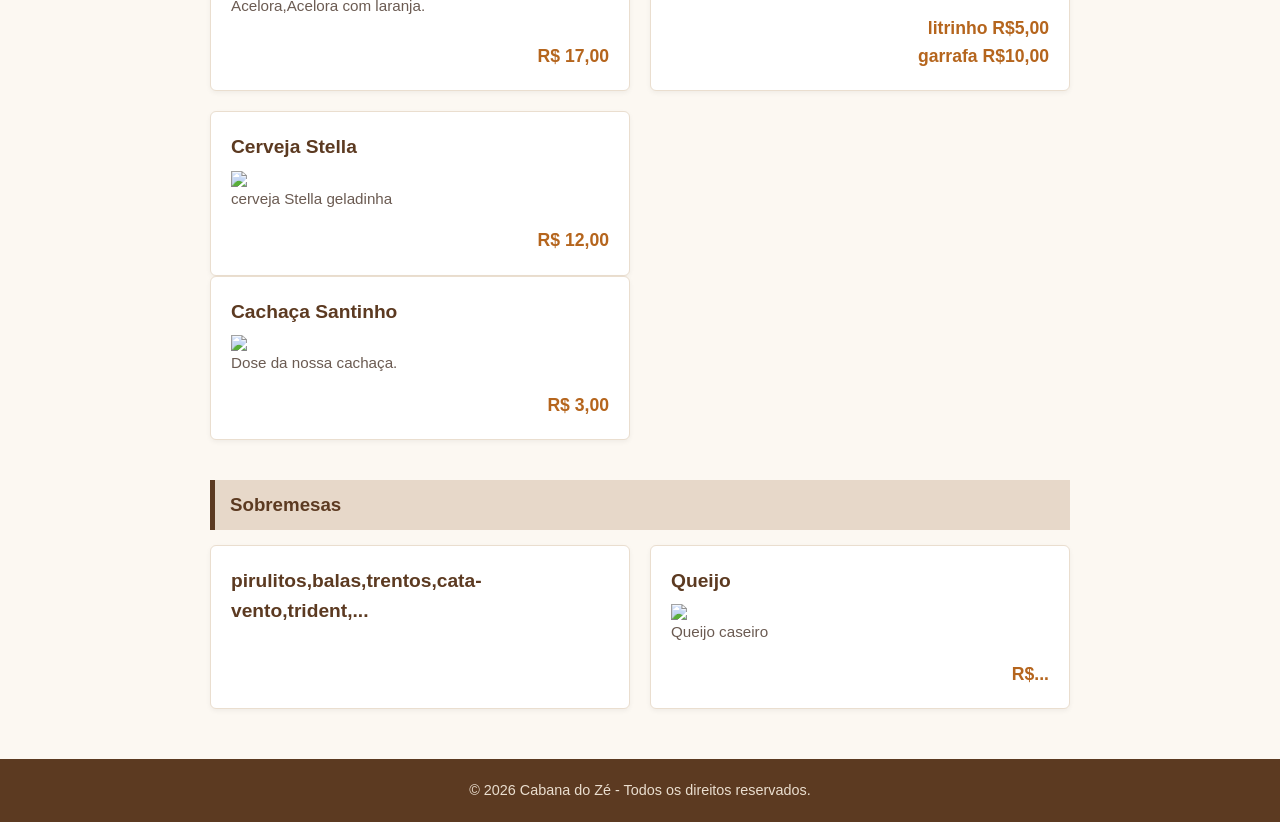
==== commit f5ffe074: "Update index.html" ====
--- a/index.html
+++ b/index.html
@@ -125,7 +125,7 @@
 			  <div class="item">
 			 <h4>Feijão tropeiro </h4>
 			 <img src="https://t3.ftcdn.net/jpg/08/58/34/10/360_F_858341022_wtMLpFNJm0wiuSuStzGoawKTuvqedHrJ.jpg">
-			<p>Porçao de feijão tropeiro</p>
+			<p>Porçao de feijão tropeiro(aos domingos)</p>
 			<span class="preco">R$22,00</span>	  
 			  </div>
 				<div>    
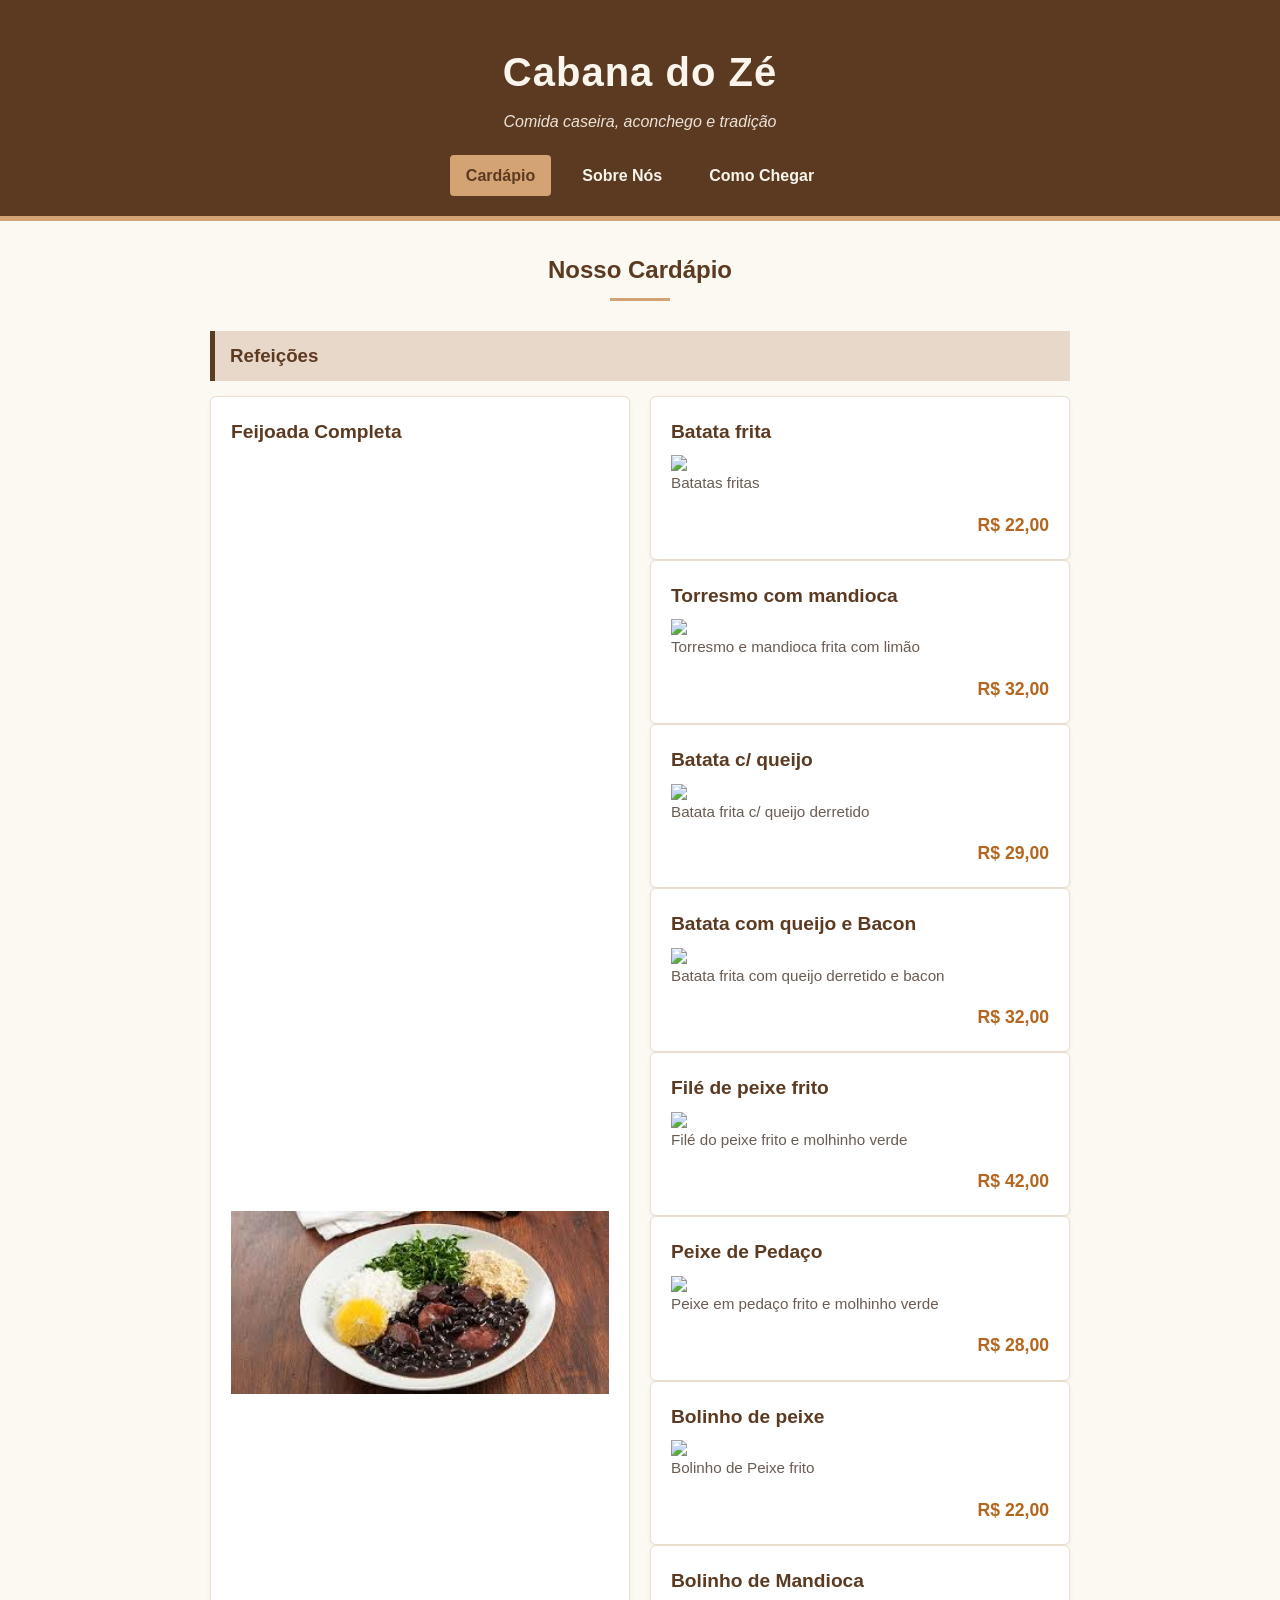
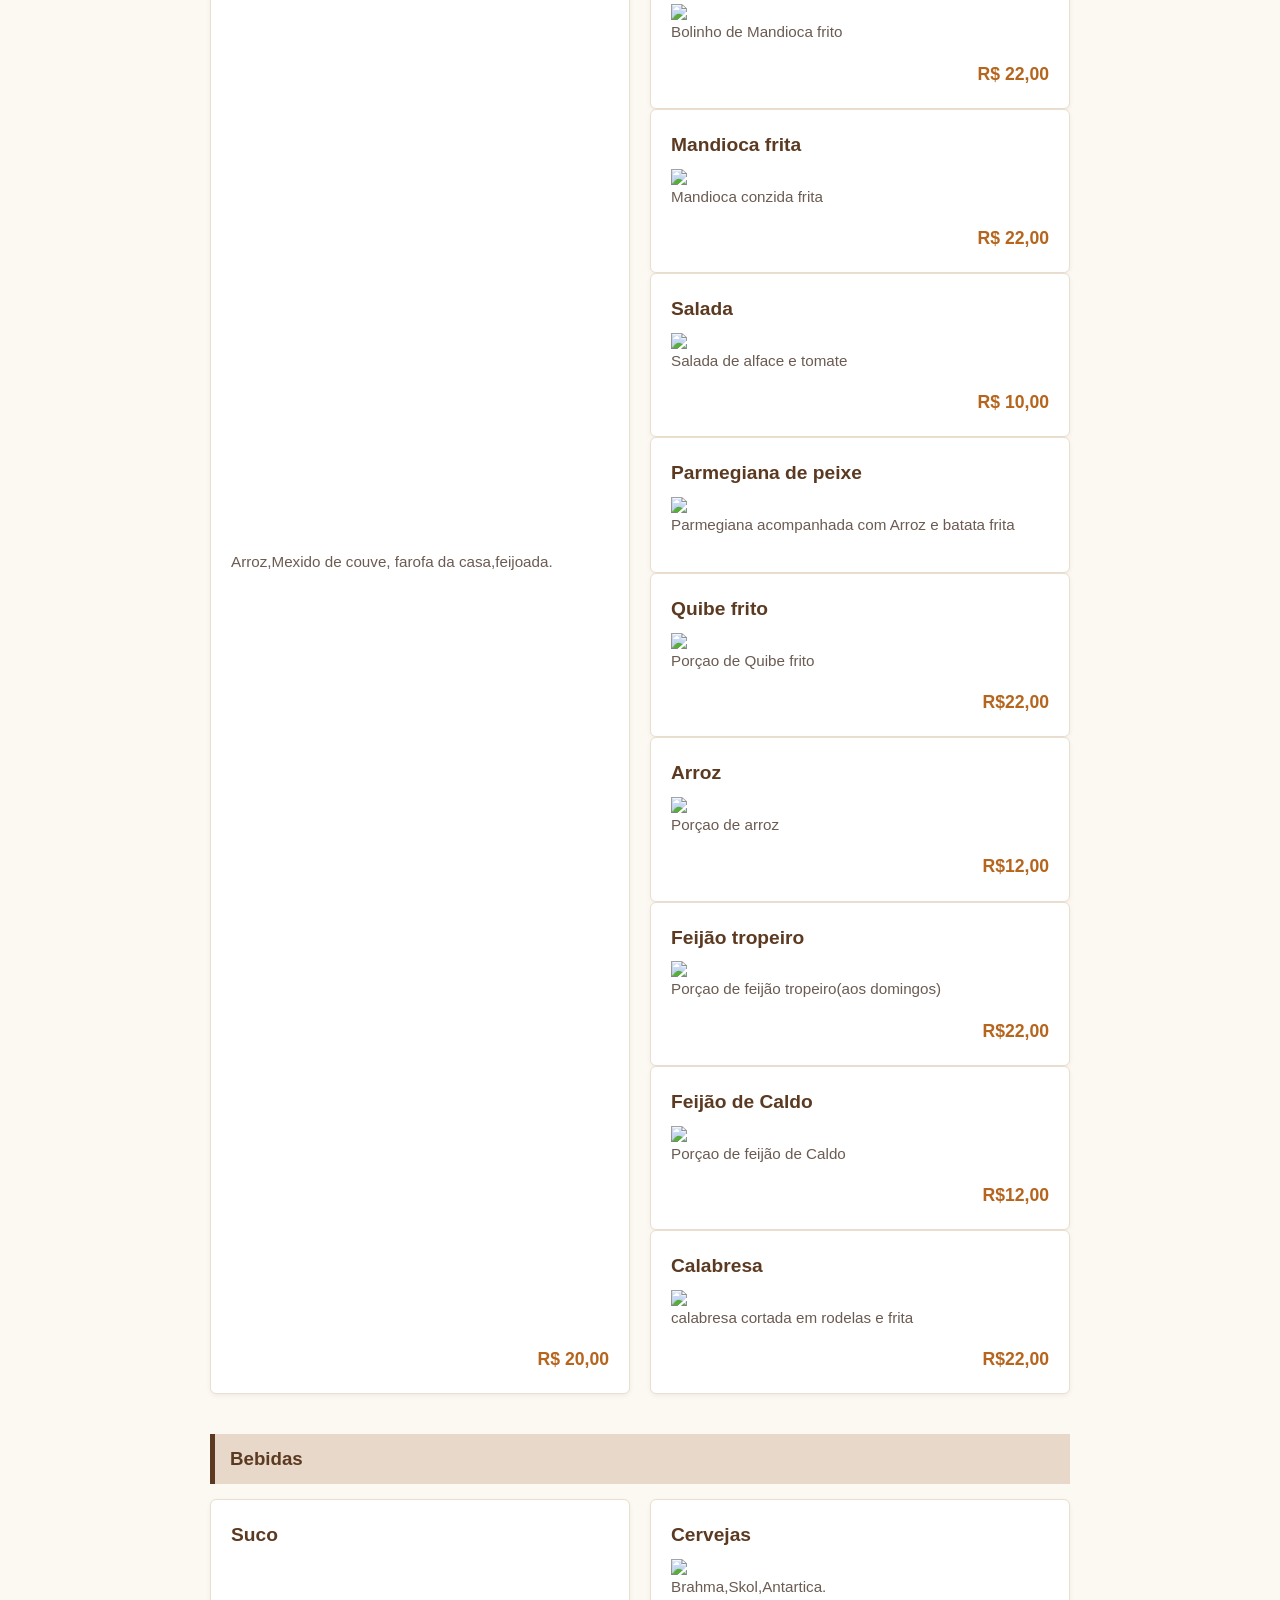
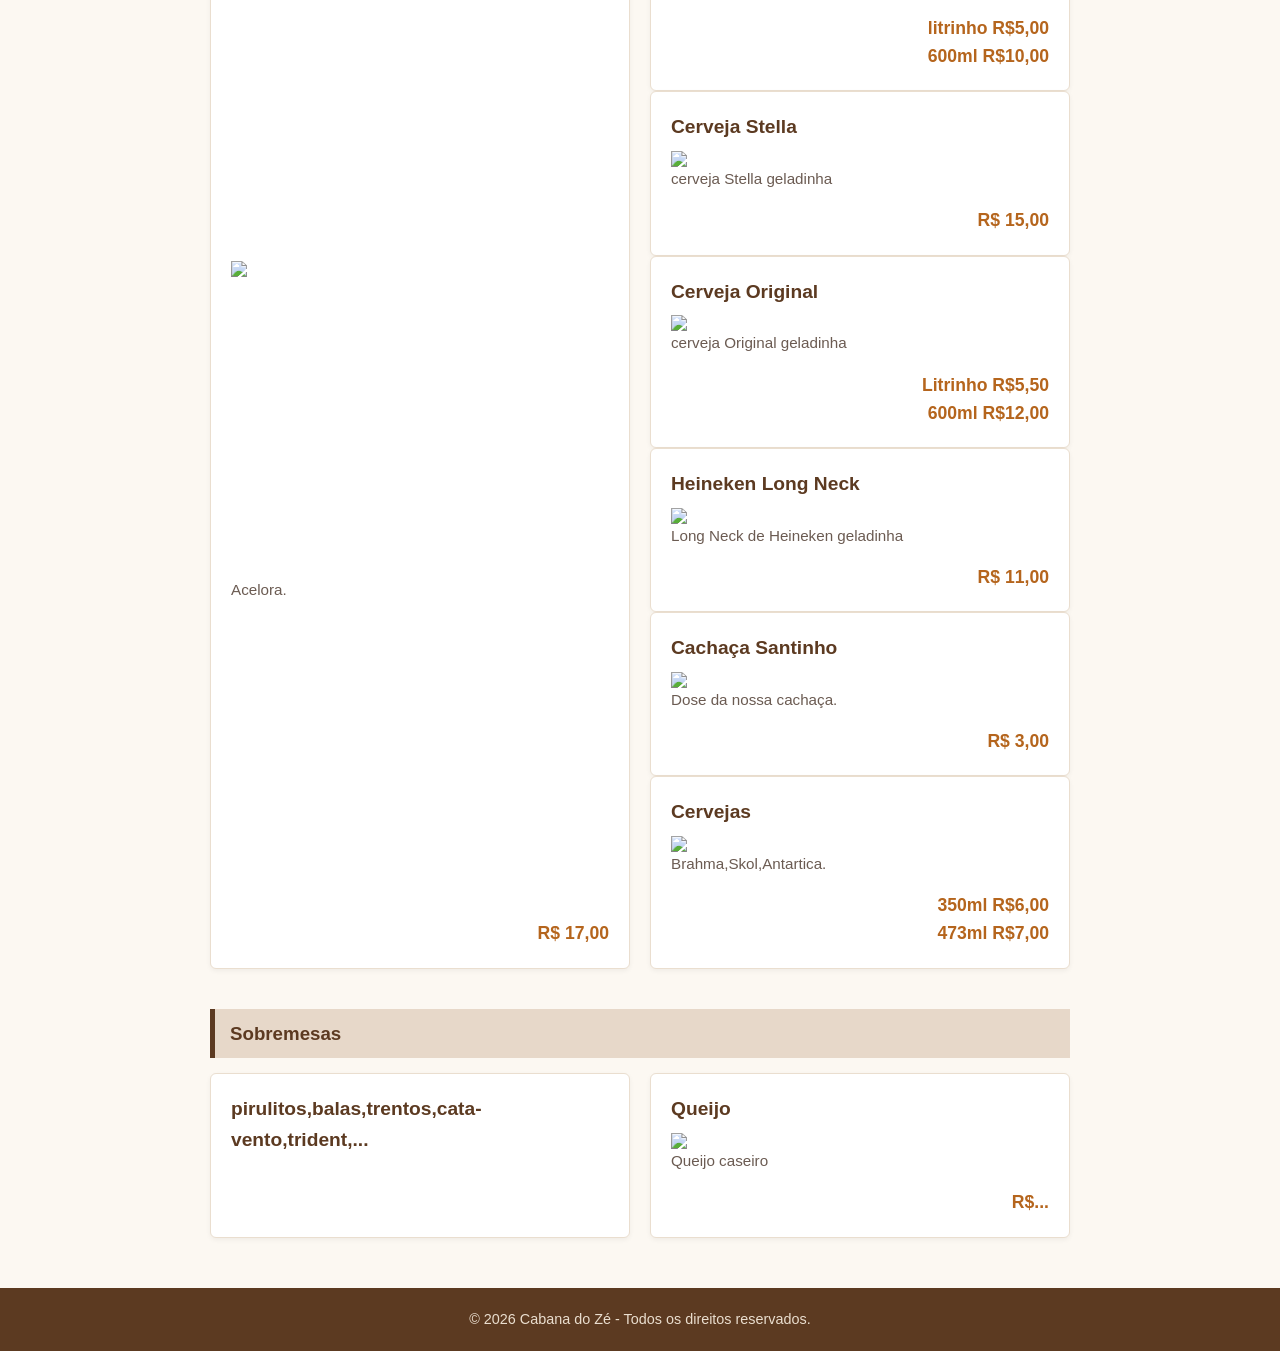
==== commit 1609db78: "Update index.html" ====
--- a/index.html
+++ b/index.html
@@ -152,29 +152,53 @@
                 <div class="item">
                     <h4>Suco</h4>
 					<img src="https://www.appdelivery.menucheff.com/imagens/3057/a82279ea232c3f2b9e0cb5297a5bc4a8.jpg">
-                    <p>Acelora,Acelora com laranja.</p>
+                    <p>Acelora.</p>
                     <span class="preco">R$ 17,00</span>
                 </div>
+				<div>
                 <div class="item">
                     <h4>Cervejas</h4>
 					<img src="https://encrypted-tbn0.gstatic.com/images?q=tbn:ANd9GcSYat8pLCTnfK2jwUXEr8FD8ZzEDgLyfi8Ydw&s">
 					 <p>Brahma,Skol,Antartica.</p>
                     <span class="preco">litrinho R$5,00</span>
-					<span class="preco">garrafa R$10,00</span>
+					<span class="preco"> 600ml R$10,00</span>
                 </div>
 				<div>
 				 <div class="item">
                     <h4>Cerveja Stella</h4>
 					<img src="https://sushisan.meucatalogofacil.com/_core/_uploads/1888/2023/08/12220408232bfci5c2ce.jpeg">
 	    			 <p>cerveja Stella geladinha</p>
-                    <span class="preco">R$ 12,00</span>
+                    <span class="preco">R$ 15,00</span>
 				 </div>
+				<div>
+				 <div class="item">
+                    <h4>Cerveja Original</h4>
+					<img src="https://homeparty.com.br/wp-content/uploads/original.jpg">
+	    			 <p>cerveja Original geladinha</p>
+                    <span class="preco"> Litrinho R$5,50</span>
+					 <span class="preco"> 600ml R$12,00</span>
+				 </div>	
+					<div>
+				 <div class="item">
+                    <h4> Heineken Long Neck</h4>
+					<img src="https://encrypted-tbn0.gstatic.com/images?q=tbn:ANd9GcT1vGMEeOuy_a-8wVTUhVIoZIH-1_RSAJo5f_Ky08nNcnuhEeJvZLD-R5U&s=10">
+	    			 <p>Long Neck de Heineken geladinha</p>
+                    <span class="preco">R$ 11,00</span>
+				 </div>	
 				<div>
                 <div class="item">
                     <h4>Cachaça Santinho</h4>
 					<img src="https://etilicos.com/wp-content/uploads/2018/08/cacha%C3%A7a-boa-caracter%C3%ADsticas.jpg">
                     <p>Dose da nossa cachaça.</p>
                     <span class="preco">R$ 3,00</span>
+                </div>
+					<div>
+                <div class="item">
+                    <h4>Cervejas</h4>
+					<img src="https://instadelivery-public.nyc3.cdn.digitaloceanspaces.com/groups/172072172166902139198d9.jpeg">
+					 <p>Brahma,Skol,Antartica.</p>
+                    <span class="preco">350ml R$6,00</span>
+					<span class="preco">473ml R$7,00</span>
                 </div>
             </div>
         </section>
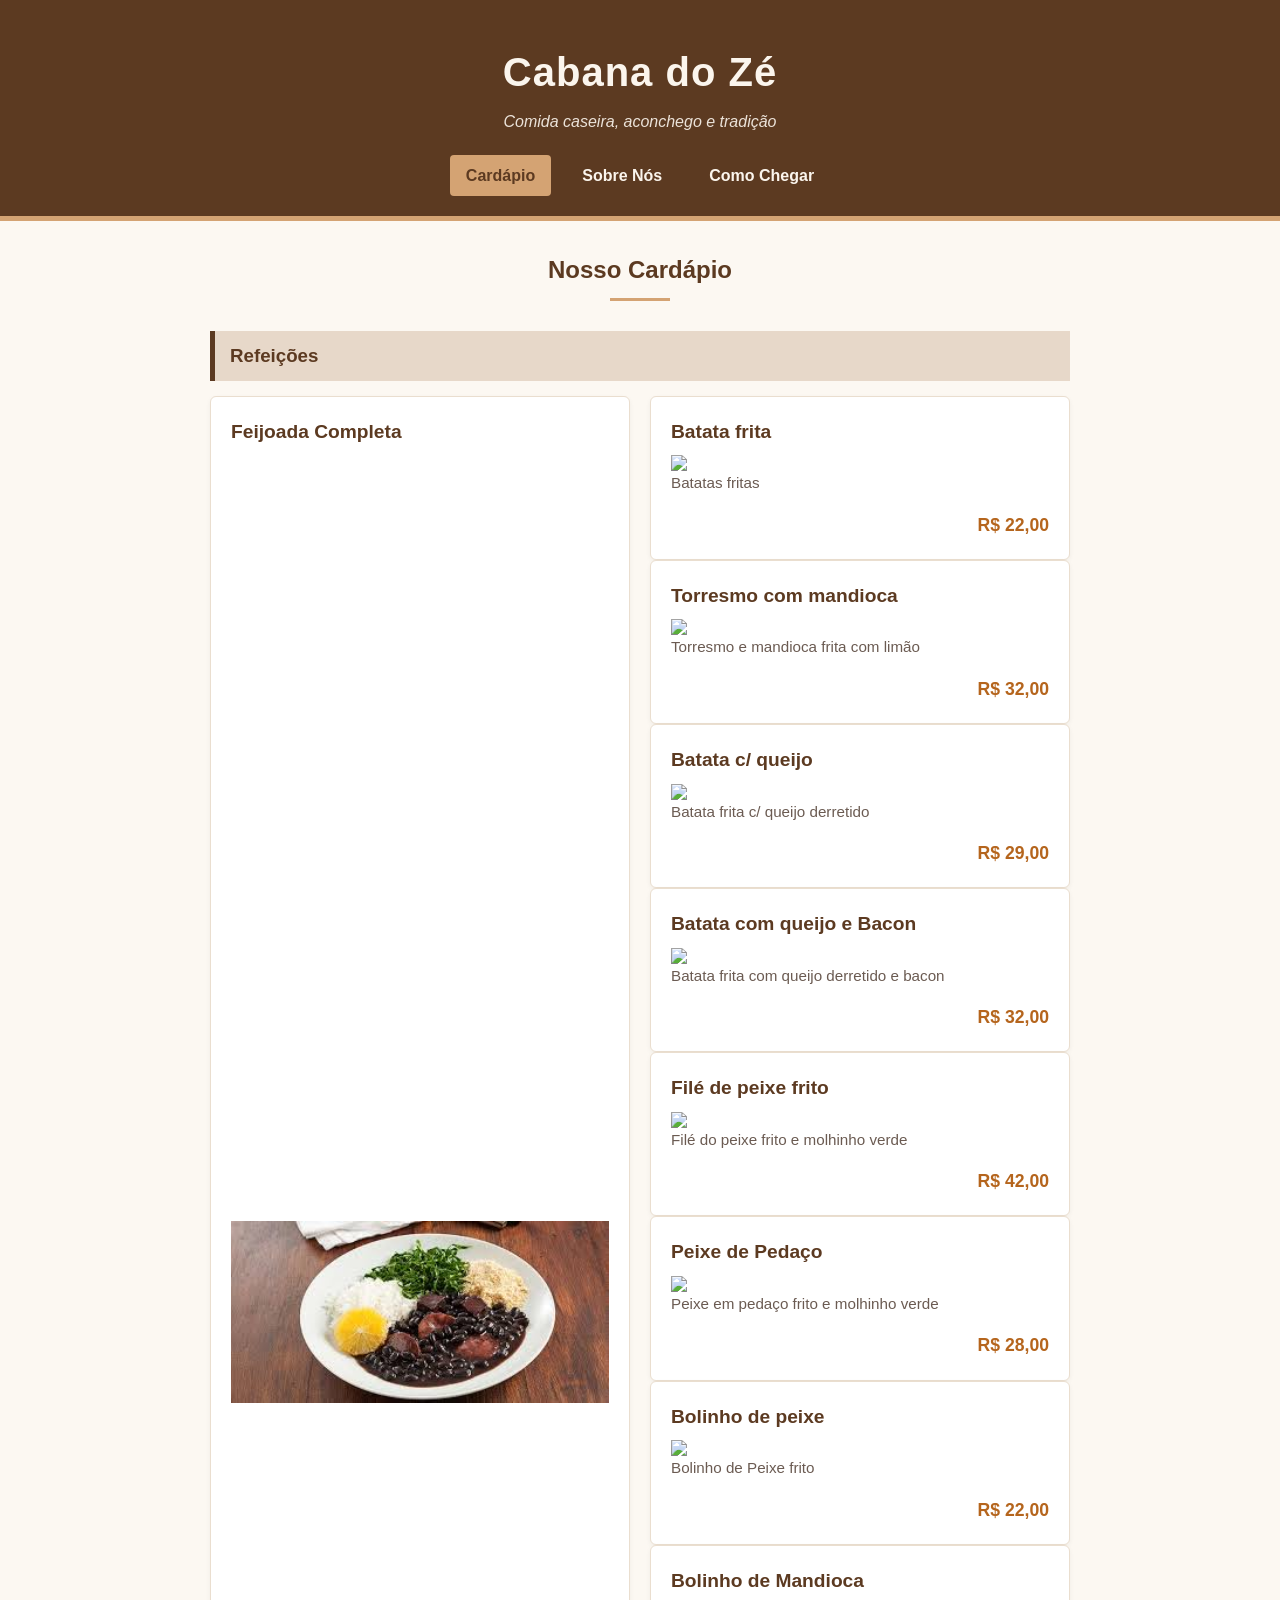
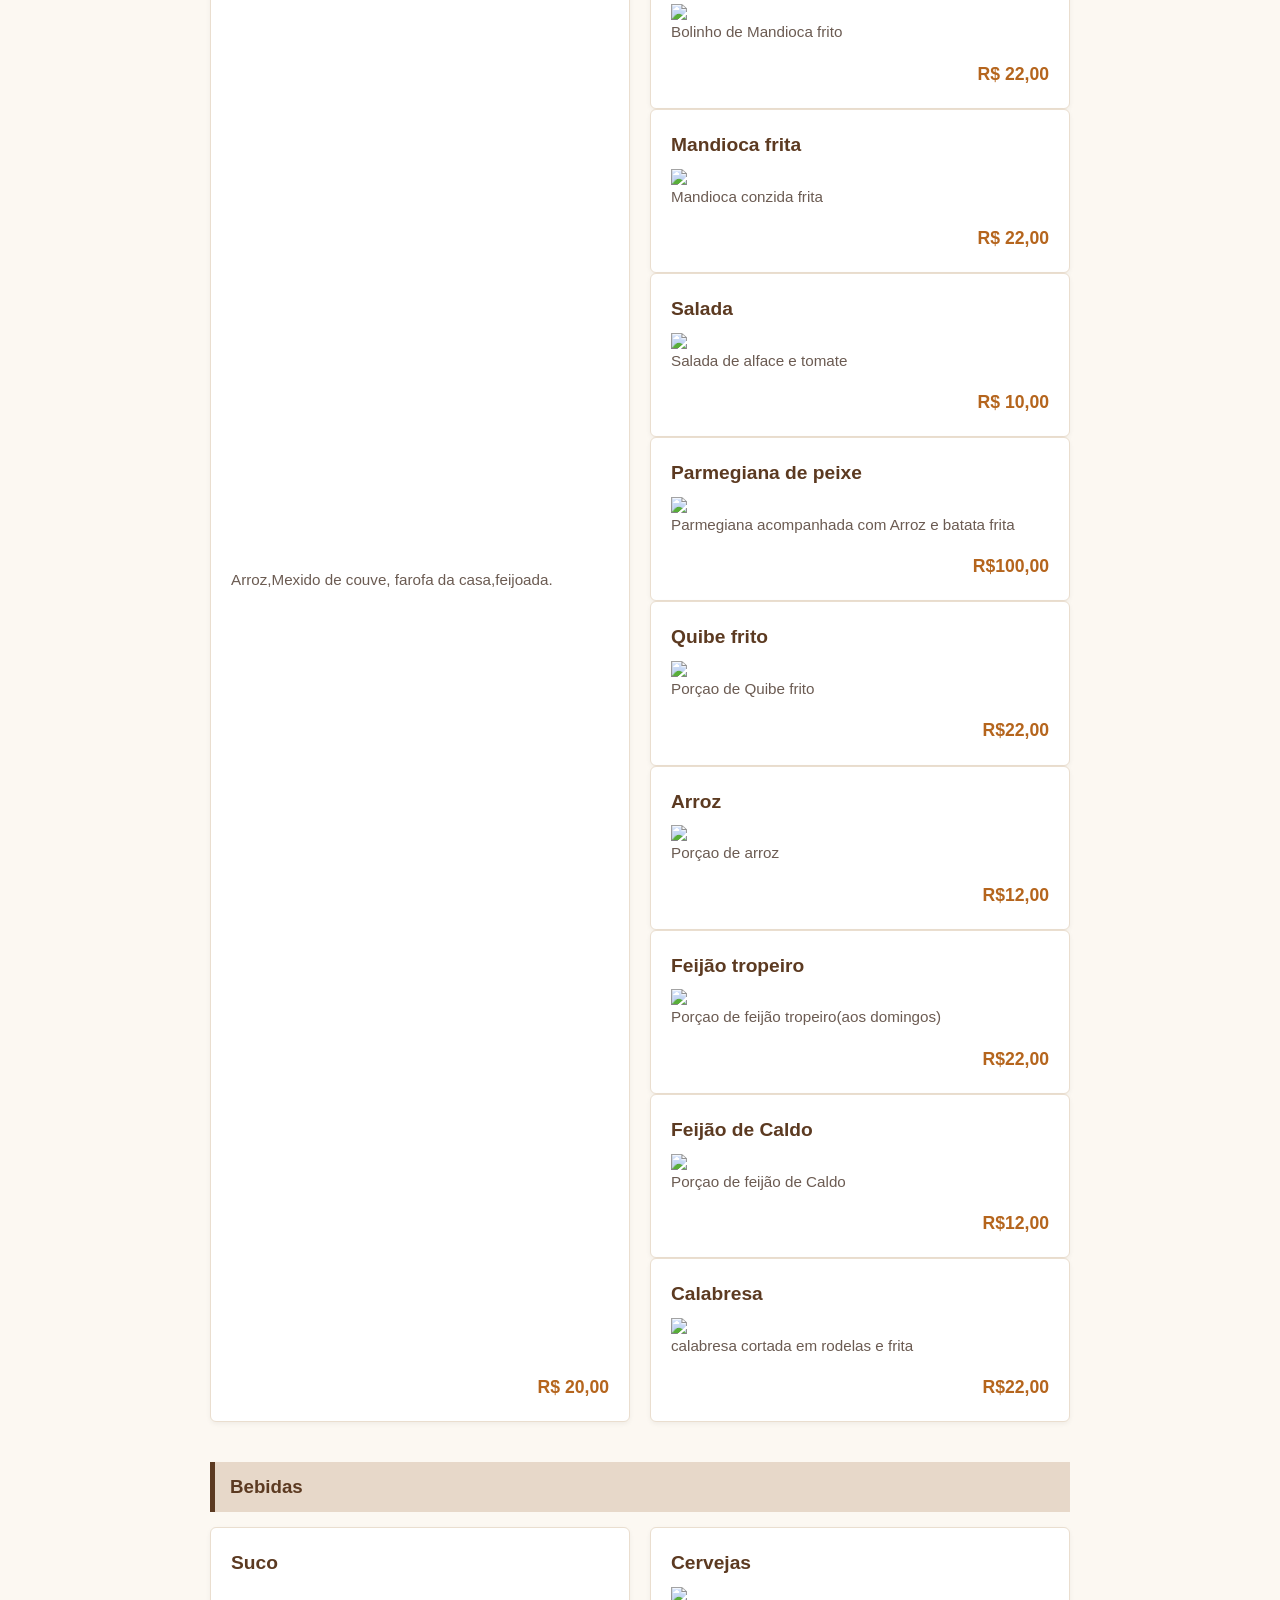
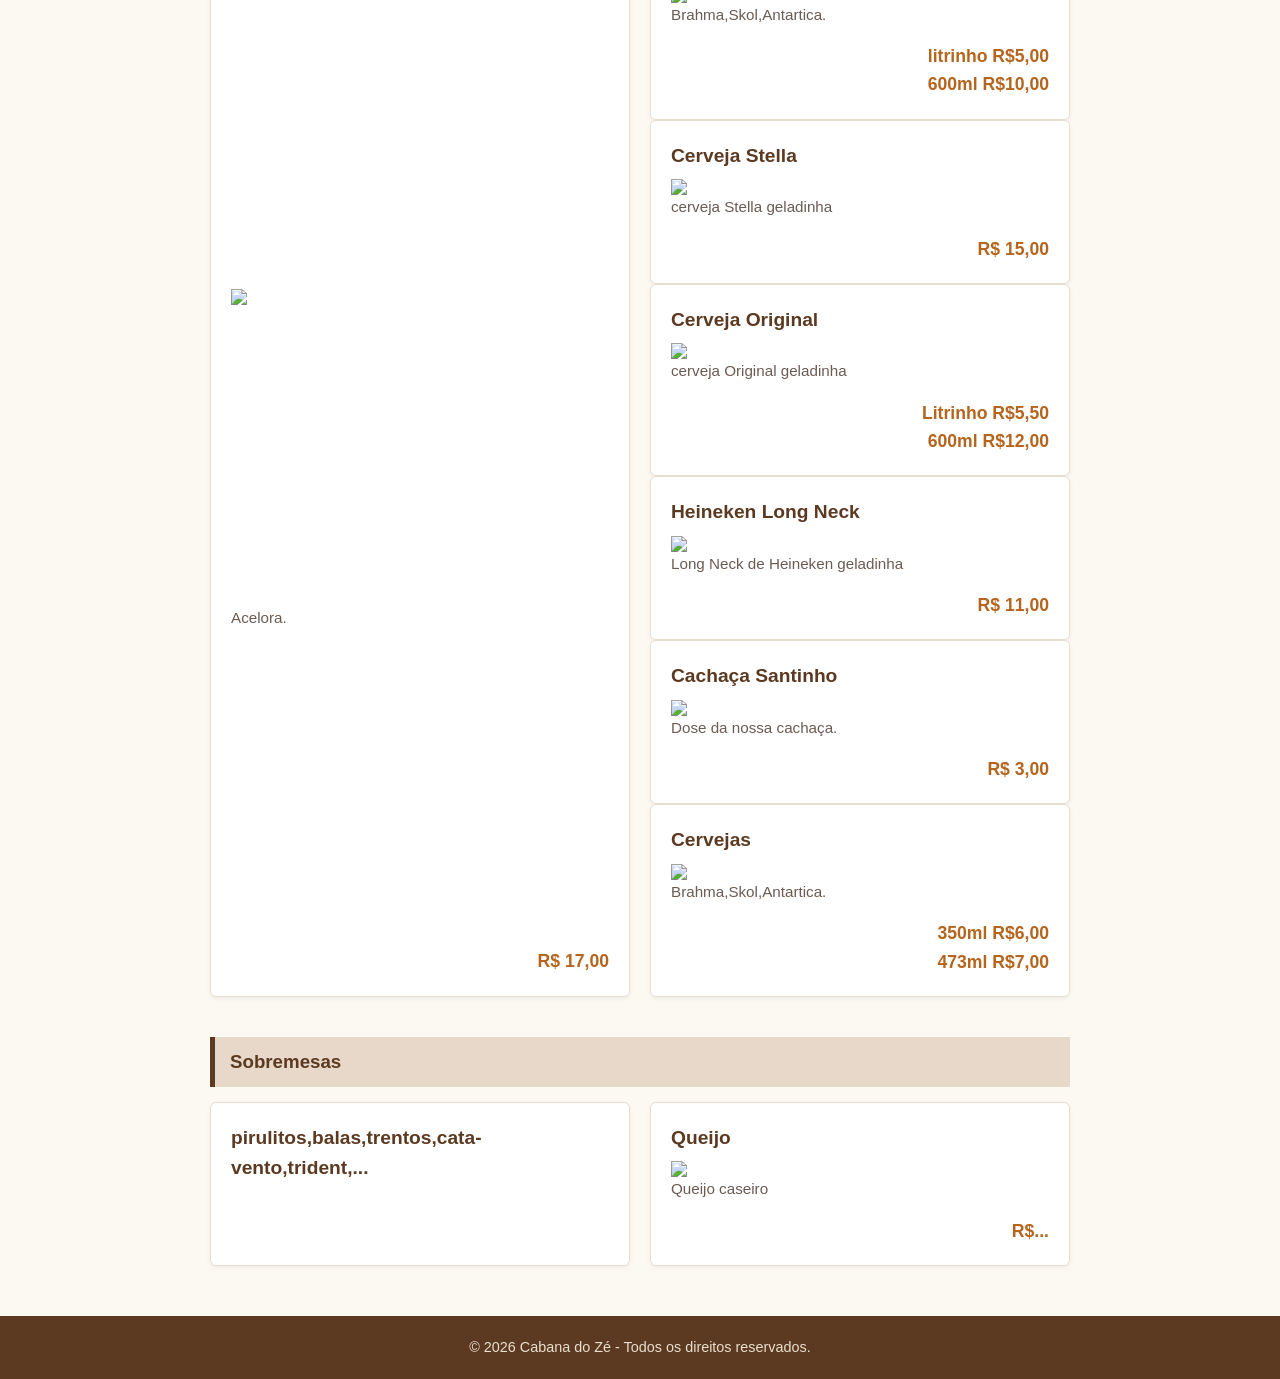
==== commit 32842550: "Update index.html" ====
--- a/index.html
+++ b/index.html
@@ -106,6 +106,7 @@
 			 <h4>Parmegiana de peixe </h4>
 			 <img src="https://comidinhasdochef.com/wp-content/uploads/2018/02/File-de-Peixe-a-Parmegiana.jpg">
 			<p>Parmegiana acompanhada com Arroz e batata frita</p>
+				<span class="preco">R$100,00</span> 
 			  </div>
 					<div>    
 			  <div class="item">
--- a/style.css
+++ b/style.css
@@ -197,4 +197,34 @@
     header h1 { font-size: 2rem; }
     nav { flex-direction: column; align-items: center; gap: 5px; }
     nav a { width: 100%; text-align: center; }
-}+}
+.info-contato a {
+    color: #inherit; /* Ou a cor de sua preferência para combinar com o layout */
+    text-decoration: none;
+    font-weight: bold;
+}
+
+.info-contato a:hover {
+    text-decoration: underline;
+    color: #25D366; /* Cor verde oficial do WhatsApp ao passar o mouse */
+}
+.btn-whatsapp {
+    display: inline-block;
+    background-color: #25D366; /* Verde oficial do WhatsApp */
+    color: #ffffff !important;   /* Texto branco */
+    text-decoration: none;
+    font-weight: bold;
+    font-size: 14px;
+    padding: 12px 24px;
+    border-radius: 50px;       /* Deixa o botão arredondado e moderno */
+    margin-top: 10px;
+    box-shadow: 0 4px 10px rgba(37, 211, 102, 0.3); /* Sombra suave */
+    transition: all 0.3s ease; /* Transição suave ao passar o mouse */
+    text-align: center;
+}
+
+.btn-whatsapp:hover {
+    background-color: #20ba5a; /* Tom de verde ligeiramente mais escuro no hover */
+    transform: translateY(-2px); /* Efeito sutil de flutuação */
+    box-shadow: 0 6px 15px rgba(37, 211, 102, 0.4);
+}
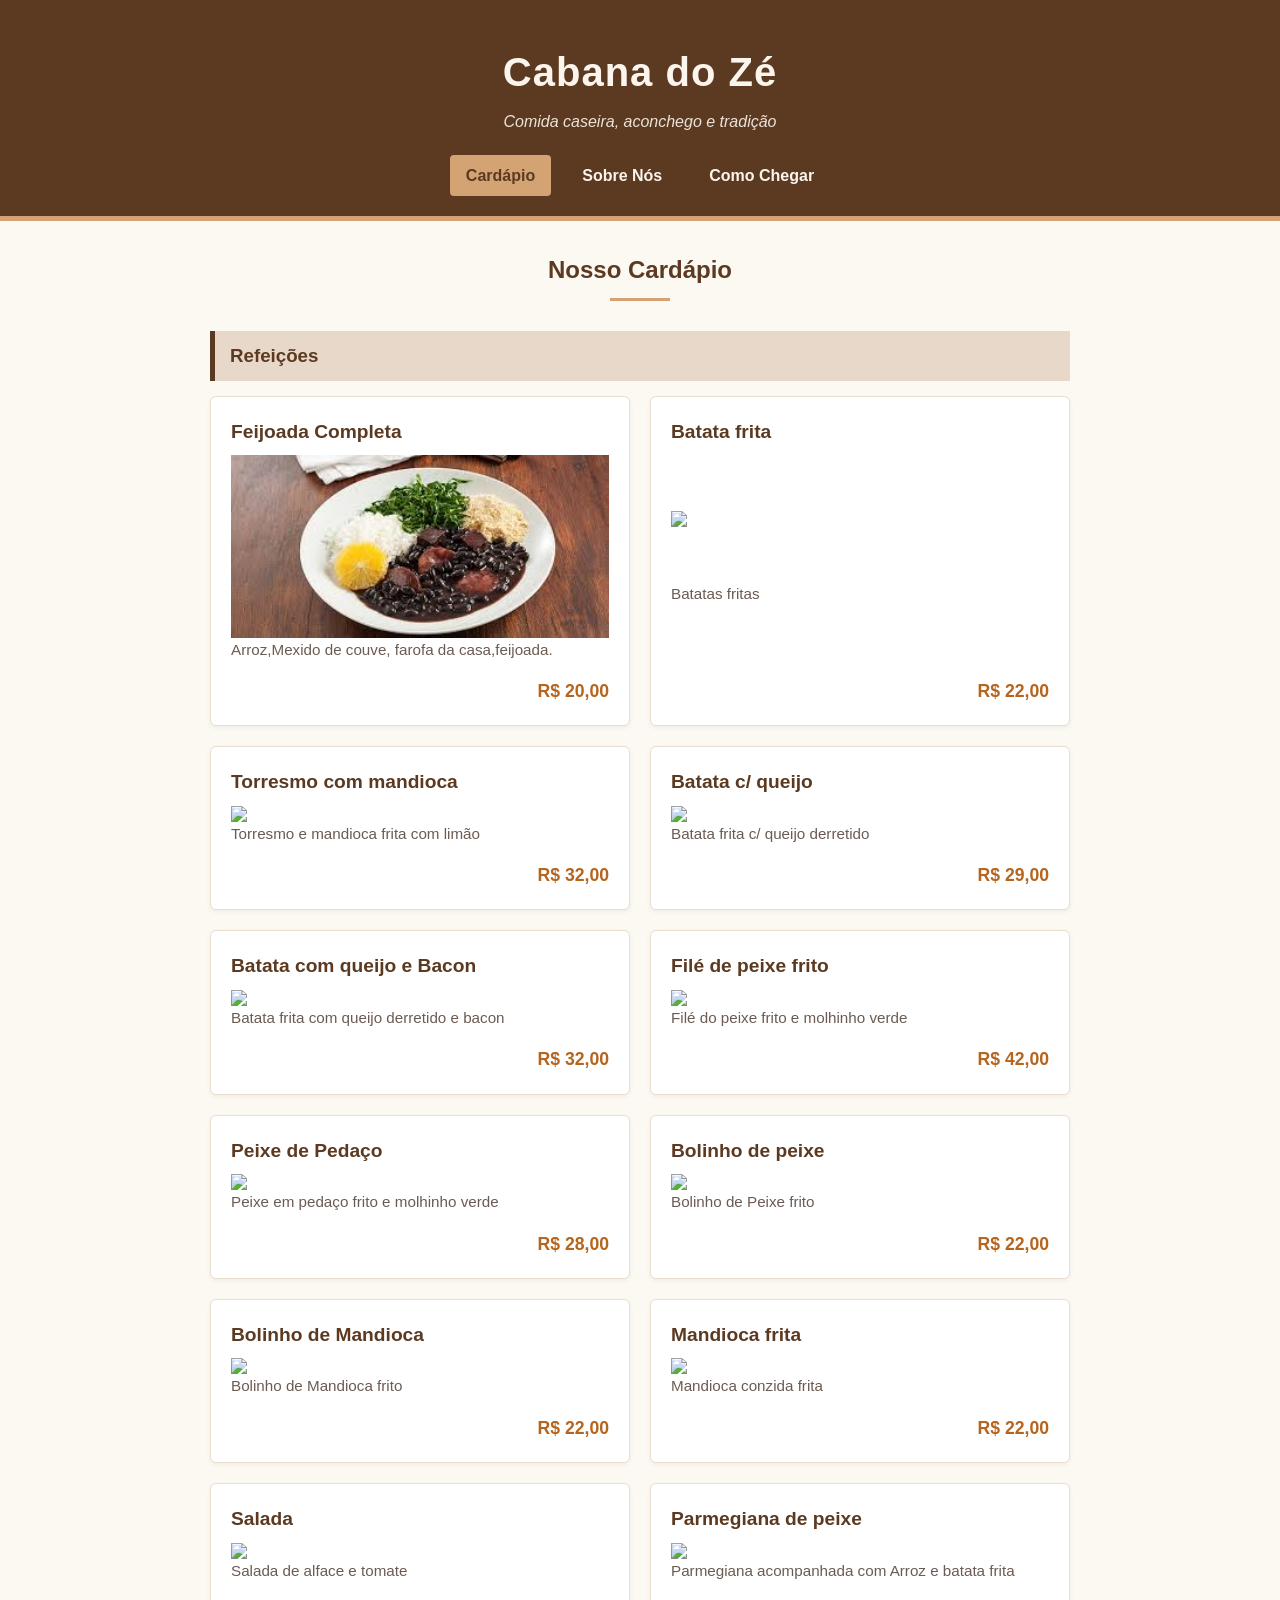
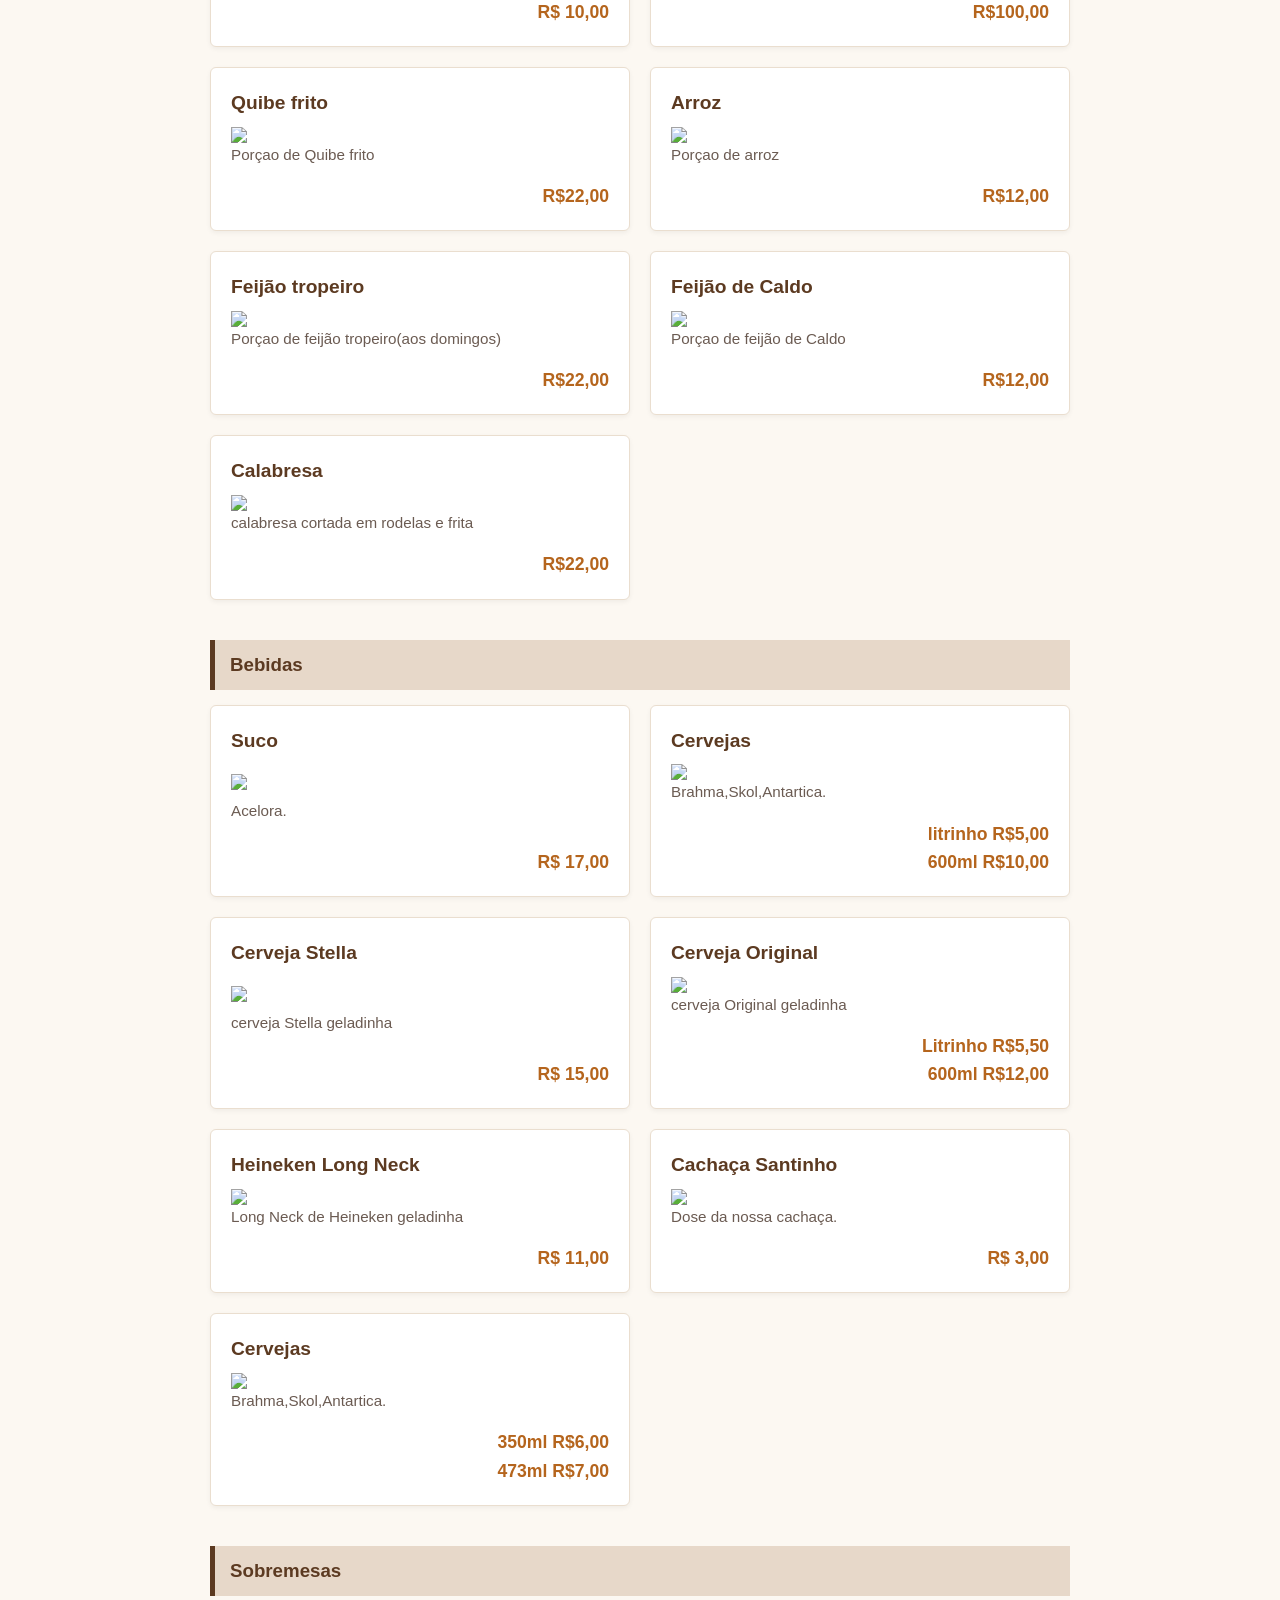
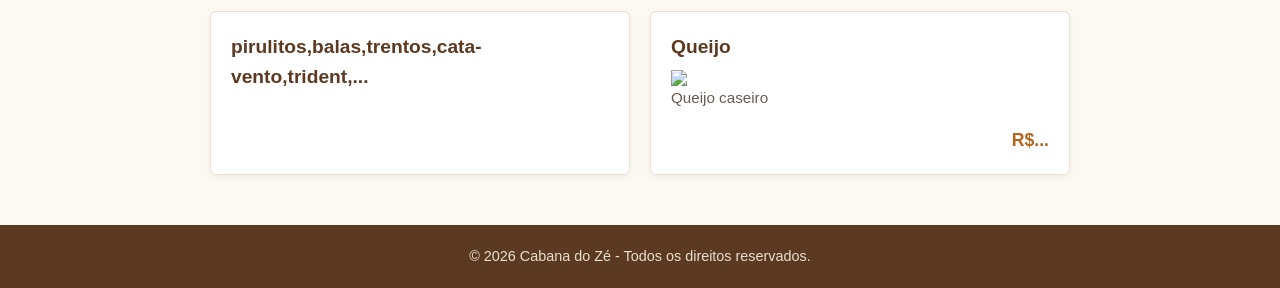
==== commit d3961d92: "Update index.html" ====
--- a/index.html
+++ b/index.html
@@ -1,3 +1,4 @@
+
 <!DOCTYPE html>
 <html lang="pt-BR">
 <head>
@@ -25,118 +26,125 @@
         <section class="categoria">
             <h3>Refeições</h3>
             <div class="cardapio-grid">
-                <div class="item">
+                
+
+
+     <div class="item">
                     <h4>Feijoada Completa</h4>
 					<img src="[data-uri]">
                     <p>Arroz,Mexido de couve, farofa da casa,feijoada.</p>
                     <span class="preco">R$ 20,00</span>
                 </div>
-				<div>
+
+
+
+
+		
                 <div class="item">
                     <h4>Batata frita</h4>
 					<img src="https://www.tendaatacado.com.br/dicas/wp-content/webp-express/webp-images/uploads/2022/06/como-fazer-batata-frita-topo.jpg.webp">
 					<p>Batatas fritas</p>
                     <span class="preco">R$ 22,00</span>
                 </div>
-			<div>
+			
                 <div class="item">
                     <h4>Torresmo com mandioca</h4>
 					<img src="https://encrypted-tbn0.gstatic.com/images?q=tbn:ANd9GcTjFu70MfX6J61_eHES5QEcPiYfIZRMutTWqQ&s">
                     <p>Torresmo e mandioca frita com limão</p>
                     <span class="preco">R$ 32,00</span>
                 </div>
-		       <div>
+		       
                <div class="item">
 				    <h4>Batata c/ queijo</h4>
 					<img src="https://braseirorestaurante.com.br/wp-content/uploads/2020/07/Batata-Frita-com-Queijo.jpg ">
 					<p>Batata frita c/ queijo derretido</p>
 				   <span class="preco">R$ 29,00</span>
               </div>
-				    <div>
+				    
                <div class="item">
 				    <h4>Batata com queijo e Bacon</h4>
 					<img src="https://www.receitasnestle.com.br/sites/default/files/srh_recipes/f8458787fd82f3cd244b122a67200013.jpg ">
 					<p>Batata frita com queijo derretido e bacon</p>
 				   <span class="preco">R$ 32,00</span>
               </div>				
-             <div>
+             
              <div class="item">
 				    <h4>Filé de peixe frito</h4>
 					<img src="https://alloydeliveryimages.s3.sa-east-1.amazonaws.com/item_images/12100/665480a3579b2ozdbk.webp ">
 					<p>Filé do peixe frito e molhinho verde </p>
 				   <span class="preco">R$ 42,00</span>
               </div>	 
-              <div>
+              
 			  <div class="item">
 			 <h4>Peixe de Pedaço</h4>
 			 <img src="https://encrypted-tbn0.gstatic.com/images?q=tbn:ANd9GcT2F7UTAeWImDiUwIMccXUPfckvz0fIdeCVvQ&s">
 			<p>Peixe em pedaço frito e molhinho verde </p>
 		   <span class="preco">R$ 28,00</span>
 			  </div>  
-			 <div>
+			 
 			  <div class="item">
 			 <h4>Bolinho de peixe</h4>
 			 <img src="https://cebolaesalsa.com.br/wp-content/uploads/2025/06/Bolinho-de-Peixe-sequinho-Tilapia.webp">
 			<p>Bolinho de Peixe frito</p>
 		  <span class="preco">R$ 22,00</span>
 			  </div>
-			 <div>
+			 
 			  <div class="item">
 			 <h4>Bolinho de Mandioca </h4>
 			 <img src="https://www.minhasreceitas.blog.br/wp-content/uploads/2022/07/Bolinho-de-peixe-simples.jpg">
 			<p>Bolinho de Mandioca frito</p>
 			<span class="preco">R$ 22,00</span>
 			  </div>
-			  <div>    
+			     
 			  <div class="item">
 			 <h4>Mandioca frita </h4>
 			 <img src="https://guiadacozinha.com.br/wp-content/uploads/2018/07/mandioca-cremosa-frita-1.jpg">
 			<p>Mandioca conzida frita</p>
 			<span class="preco">R$ 22,00</span>
 			  </div>
-		    <div>    
+		        
 			  <div class="item">
 			 <h4> Salada </h4>
 			 <img src="https://www.arise-app.com/images/dishes/pt/salada-de-alface-tomate-e-cebola-1cxjs0.webp">
 			<p>Salada de alface e tomate</p>
 			<span class="preco">R$ 10,00</span>
 			  </div>
-				<div>    
+				    
 			  <div class="item">
 			 <h4>Parmegiana de peixe </h4>
 			 <img src="https://comidinhasdochef.com/wp-content/uploads/2018/02/File-de-Peixe-a-Parmegiana.jpg">
 			<p>Parmegiana acompanhada com Arroz e batata frita</p>
 				<span class="preco">R$100,00</span> 
 			  </div>
-					<div>    
+					  
 			  <div class="item">
 			 <h4>Quibe frito </h4>
 			 <img src="https://i.ytimg.com/vi/3zJwwz54dfU/hq720.jpg?sqp=-oaymwEhCK4FEIIDSFryq4qpAxMIARUAAAAAGAElAADIQj0AgKJD&rs=AOn4CLAlN-n99ylRlXvuGqR7lfmEJg9H6w">
 			<p> Porçao de Quibe frito</p>
 			<span class="preco">R$22,00</span>
 			  </div>
-				<div>    
+				   
 			  <div class="item">
 			 <h4>Arroz </h4>
 			 <img src="https://chefcongelados.com.br/wp-content/uploads/2022/10/632ca1a9ea65327a5adda4ef_1000x793-600x476.jpeg">
 			<p>Porçao de arroz</p>
 			<span class="preco">R$12,00</span>	  
 			  </div>
-				<div>    
+				   
 			  <div class="item">
 			 <h4>Feijão tropeiro </h4>
 			 <img src="https://t3.ftcdn.net/jpg/08/58/34/10/360_F_858341022_wtMLpFNJm0wiuSuStzGoawKTuvqedHrJ.jpg">
 			<p>Porçao de feijão tropeiro(aos domingos)</p>
 			<span class="preco">R$22,00</span>	  
 			  </div>
-				<div>    
+				   
 			  <div class="item">
 			 <h4>Feijão de Caldo</h4>
 			 <img src="https://psdivinopolis.wordpress.com/wp-content/uploads/2015/05/feijao.jpg">
 			<p>Porçao de feijão de Caldo </p>
 			<span class="preco">R$12,00</span>	  
 			  </div>
-				<div>
+				
 					<div class="item">
 					<h4>Calabresa</h4>
 					<img src="https://s2-receitas.glbimg.com/roKFv-DwawQRRk9hz_9wVenpHNA=/0x0:400x249/924x0/smart/filters:strip_icc()/i.s3.glbimg.com/v1/AUTH_e84042ef78cb4708aeebdf1c68c6cbd6/internal_photos/bs/2020/u/0/z1DHT9Qc6H126dlOBBDw/calabresa-acebolada.jpg">
@@ -156,7 +164,7 @@
                     <p>Acelora.</p>
                     <span class="preco">R$ 17,00</span>
                 </div>
-				<div>
+				
                 <div class="item">
                     <h4>Cervejas</h4>
 					<img src="https://encrypted-tbn0.gstatic.com/images?q=tbn:ANd9GcSYat8pLCTnfK2jwUXEr8FD8ZzEDgLyfi8Ydw&s">
@@ -164,14 +172,14 @@
                     <span class="preco">litrinho R$5,00</span>
 					<span class="preco"> 600ml R$10,00</span>
                 </div>
-				<div>
+				
 				 <div class="item">
                     <h4>Cerveja Stella</h4>
 					<img src="https://sushisan.meucatalogofacil.com/_core/_uploads/1888/2023/08/12220408232bfci5c2ce.jpeg">
 	    			 <p>cerveja Stella geladinha</p>
                     <span class="preco">R$ 15,00</span>
 				 </div>
-				<div>
+				
 				 <div class="item">
                     <h4>Cerveja Original</h4>
 					<img src="https://homeparty.com.br/wp-content/uploads/original.jpg">
@@ -179,21 +187,21 @@
                     <span class="preco"> Litrinho R$5,50</span>
 					 <span class="preco"> 600ml R$12,00</span>
 				 </div>	
-					<div>
+					
 				 <div class="item">
                     <h4> Heineken Long Neck</h4>
 					<img src="https://encrypted-tbn0.gstatic.com/images?q=tbn:ANd9GcT1vGMEeOuy_a-8wVTUhVIoZIH-1_RSAJo5f_Ky08nNcnuhEeJvZLD-R5U&s=10">
 	    			 <p>Long Neck de Heineken geladinha</p>
                     <span class="preco">R$ 11,00</span>
 				 </div>	
-				<div>
+				
                 <div class="item">
                     <h4>Cachaça Santinho</h4>
 					<img src="https://etilicos.com/wp-content/uploads/2018/08/cacha%C3%A7a-boa-caracter%C3%ADsticas.jpg">
                     <p>Dose da nossa cachaça.</p>
                     <span class="preco">R$ 3,00</span>
                 </div>
-					<div>
+					
                 <div class="item">
                     <h4>Cervejas</h4>
 					<img src="https://instadelivery-public.nyc3.cdn.digitaloceanspaces.com/groups/172072172166902139198d9.jpeg">
